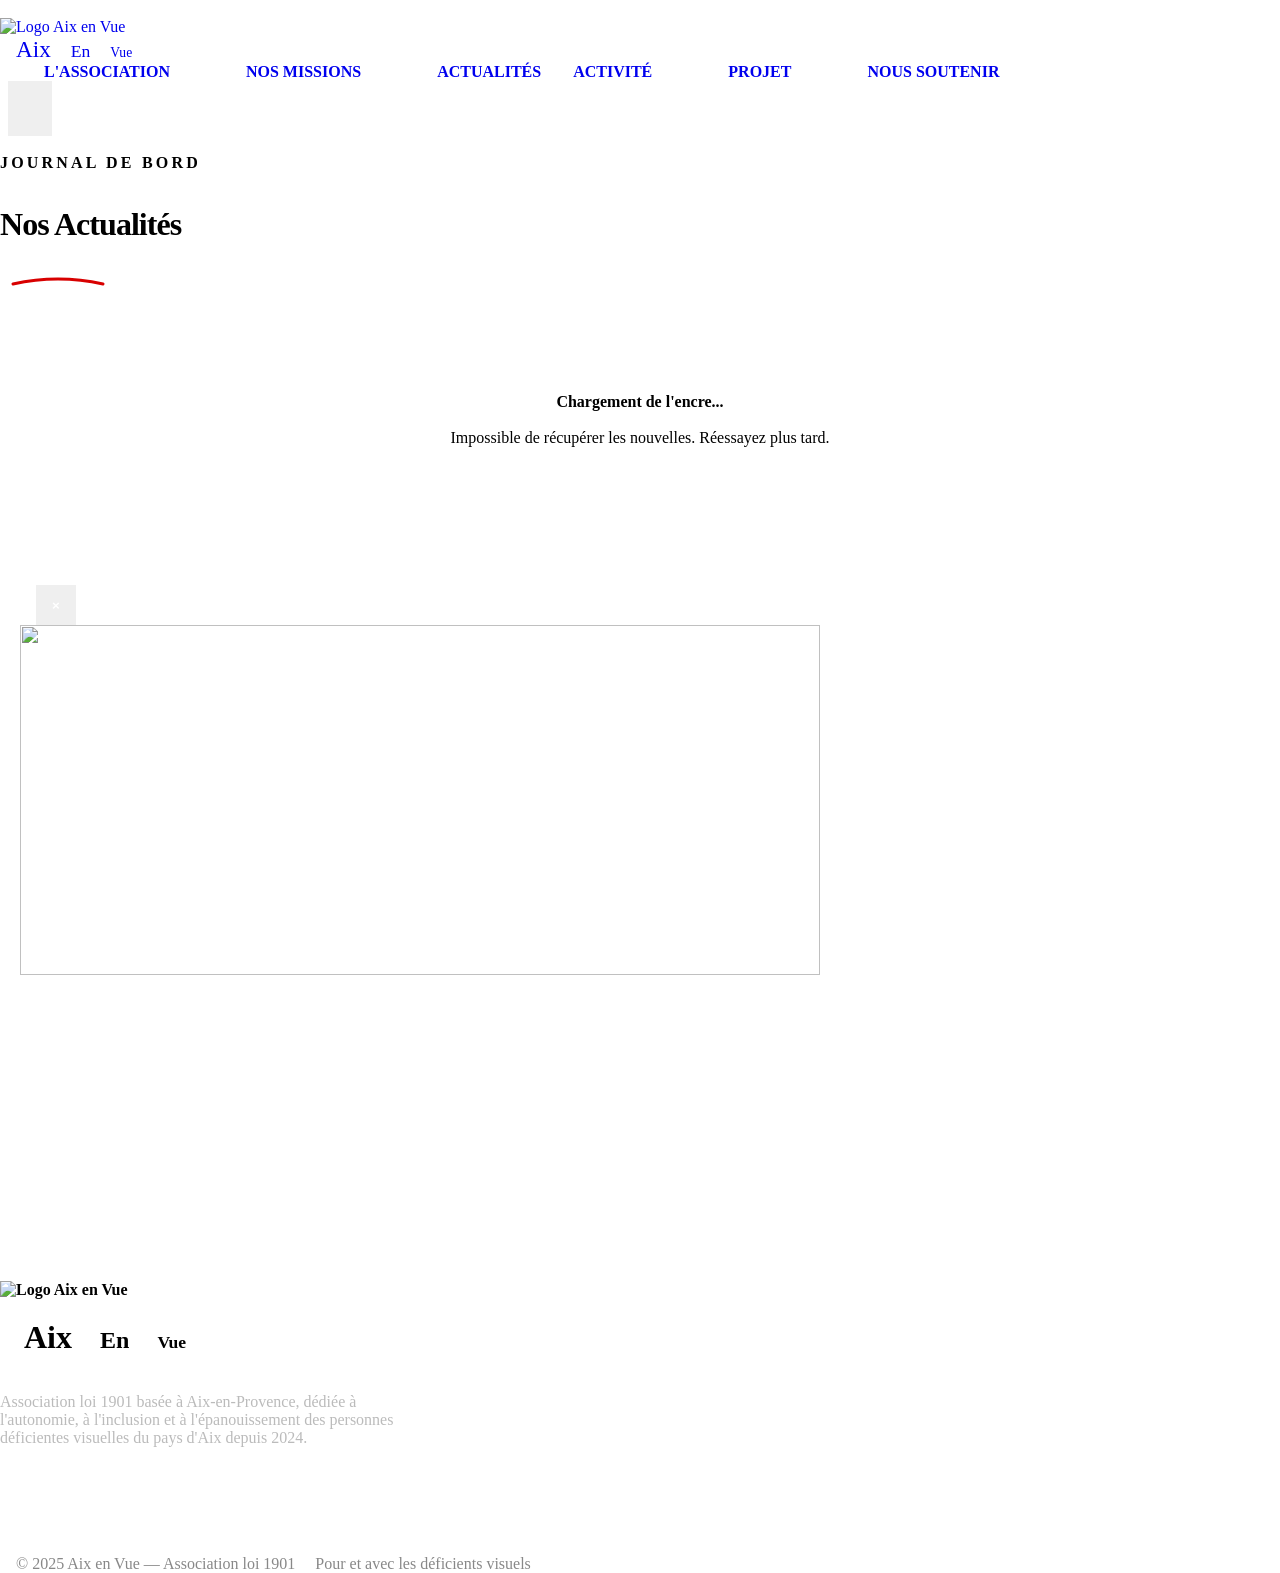
==== annonce.html @ 5138a9fc "Update annonce.html" ====
<!DOCTYPE html>
<html lang="fr">
<head>
<meta charset="UTF-8">
<meta name="viewport" content="width=device-width, initial-scale=1.0">
<title>Actualités — Aix en Vue</title>
<meta name="description" content="Les dernières nouvelles, sorties et événements de l'association Aix en Vue.">
<link rel="preconnect" href="https://fonts.googleapis.com">
<link href="https://fonts.googleapis.com/css2?family=Playfair+Display:ital,wght@0,400;0,700;0,900;1,400&family=Manrope:wght@300;400;500;600;700;800&display=swap" rel="stylesheet">
<style>
*, *::before, *::after { box-sizing: border-box; margin: 0; padding: 0; }
:root {
  --noir: #111111;
  --papier: #F4F2EB;
  --papier-fonce: #E8E4D9;
  --rouge: #D80000;
  --ocre: #C8860A;
  --ocre-clair: #F0C060;
  --gris: #222222;
  --creme: #FBF8F0;
  --clip-standard: polygon(0 0, 100% 0, 98% 100%, 2% 100%);
}

html { scroll-behavior: smooth; }
body {
  background: var(--papier);
  color: var(--noir);
  font-family: 'Manrope', sans-serif;
  overflow-x: hidden;
  line-height: 1.6;
}
body::after {
  content:''; position:fixed; inset:0; pointer-events:none; z-index:9997; opacity:.5;
  background-image:url("data:image/svg+xml,%3Csvg xmlns='http://www.w3.org/2000/svg' width='300' height='300'%3E%3Cfilter id='n'%3E%3CfeTurbulence type='fractalNoise' baseFrequency='.85' numOctaves='4' stitchTiles='stitch'/%3E%3CfeColorMatrix type='saturate' values='0'/%3E%3C/filter%3E%3Crect width='300' height='300' filter='url(%23n)' opacity='.06'/%3E%3C/svg%3E");
}

/* ===== NAV ===== */
nav {
  position:fixed; top:0; left:0; right:0;
  z-index:500;
  padding:1.2rem 3.5rem;
  display:flex; align-items:center; justify-content:space-between;
  background:rgba(244,242,235,.98);
  border-bottom: 1px solid rgba(0,0,0,0.1);
  transition:box-shadow .3s;
}
nav::after {
  content:''; position:absolute; bottom:0; left:0; right:0; height:3px;
  background:url("data:image/svg+xml,%3Csvg xmlns='http://www.w3.org/2000/svg' viewBox='0 0 1440 6' preserveAspectRatio='none'%3E%3Cpath d='M0 3Q180 0 360 3Q540 6 720 2Q900 0 1080 4Q1260 6 1440 3' stroke='%23D80000' stroke-width='2.5' fill='none'/%3E%3C/svg%3E") no-repeat center/cover;
}

/* LOGO : A, E, V en rouge majuscule, tailles dégressives */
.nav-logo {
  font-family:'Playfair Display',serif;
  font-weight:900;
  color:var(--noir); text-decoration:none;
  letter-spacing:-.02em;
  display:flex; align-items:baseline; gap:.3rem;
}
.nav-logo img {
  height: 32px; width: auto; display: block;
  align-self: center; margin-right: .4rem;
}
.logo-aix { font-size:1.45rem; }
.logo-aix .red-letter { color:var(--rouge); }
.logo-en { font-size:1.1rem; }
.logo-en .red-letter { color:var(--rouge); }
.logo-vue { font-size:0.85rem; }
.logo-vue .red-letter { color:var(--rouge); }

.nav-links { display:flex; gap:2rem; list-style:none; align-items:center; }
.nav-links a {
  color:var(--noir); text-decoration:none;
  font-size:.85rem; font-weight:800;
  letter-spacing:.05em; text-transform:uppercase;
  position:relative; padding-bottom:3px;
}
.nav-links a::after {
  content:''; position:absolute; bottom:0; left:0; width:0; height:3px;
  background:url("data:image/svg+xml,%3Csvg xmlns='http://www.w3.org/2000/svg' viewBox='0 0 100 6' preserveAspectRatio='none'%3E%3Cpath d='M0 3Q25 1 50 3Q75 5 100 2' stroke='%23D80000' stroke-width='3' fill='none' stroke-linecap='round'/%3E%3C/svg%3E") no-repeat center/100% 100%;
  transition:width .35s cubic-bezier(.4,0,.2,1);
}
.nav-links a:hover::after, .nav-links a.active::after { width:100%; }
.nav-cta {
  background:var(--rouge); color:white!important;
  padding:.65rem 1.5rem; font-weight:800!important;
  clip-path:polygon(0 0,100% 0,97% 100%,3% 100%);
  transition:background .2s, transform .2s;
}
.nav-cta:hover { background:var(--noir)!important; transform:translateY(-1px); }
.nav-cta::after { display:none!important; }
.hamburger {
  display:none; flex-direction:column; gap:6px;
  background:none; border:none; padding:.5rem; cursor:pointer;
}
.hamburger span { display:block; width:28px; height:3px; background:var(--noir); border-radius:2px; }

/* ===== PAGE HEADER ===== */
.page-header {
  padding: 8rem 2rem 4rem;
  text-align: center;
  background: var(--creme);
}
.header-eyebrow {
  font-size:.85rem; font-weight:800; letter-spacing:.2em; text-transform:uppercase;
  color:var(--ocre); margin-bottom:1rem; display:block;
}
.header-title {
  font-family:'Playfair Display',serif;
  font-size:clamp(2.5rem,6vw,4.5rem);
  line-height:1.1; font-weight:900; letter-spacing:-.03em;
  color:var(--noir); margin-bottom:1rem;
}

/* ===== GRID ACTUALITÉS & CARTES ===== */
.main-content {
  max-width: 1300px;
  margin: 0 auto;
  padding: 2rem 4rem 8rem;
}
#annonce-list {
  display: grid;
  grid-template-columns: repeat(3, 1fr);
  gap: 3rem;
}
.news-card {
  background: white;
  display: flex; flex-direction: column;
  position: relative;
  filter: drop-shadow(0 4px 6px rgba(0,0,0,0.05));
  transition: transform 0.3s ease, filter 0.3s ease;
  cursor: pointer;
  clip-path: var(--clip-standard);
  height: 100%;
  border: 1px solid rgba(0,0,0,0.05);
}
.news-card::after {
  content: ""; position: absolute; top: 0; left: 0;
  height: 4px; width: 0%;
  background-color: var(--rouge);
  transition: width 0.3s ease; z-index: 10;
}
.news-card:hover {
  transform: translateY(-8px);
  filter: drop-shadow(0 15px 20px rgba(0,0,0,0.1));
}
.news-card:hover::after { width: 100%; }
.card-img-wrapper {
  height: 240px; overflow: hidden; position: relative;
  clip-path: polygon(0 0, 100% 0, 100% 100%, 0% 95%);
}
.card-img-wrapper img {
  width: 100%; height: 100%; object-fit: cover;
  transition: transform 0.6s ease;
}
.news-card:hover .card-img-wrapper img { transform: scale(1.05); }
.card-body {
  padding: 2rem; display: flex; flex-direction: column; flex-grow: 1;
}
.card-meta {
  font-size: 0.75rem; font-weight: 800; color: var(--rouge);
  text-transform: uppercase; letter-spacing: 0.1em; margin-bottom: 0.75rem;
}
.card-title {
  font-family: 'Playfair Display', serif; font-weight: 700;
  font-size: 1.5rem; line-height: 1.2; color: var(--noir); margin: 0 0 1rem 0;
}
.card-excerpt {
  font-family: 'Manrope', sans-serif; font-size: 1rem; color: var(--gris);
  line-height: 1.7; margin-bottom: 1.5rem; font-weight: 500;
  display: -webkit-box; -webkit-line-clamp: 3; -webkit-box-orient: vertical; overflow: hidden;
}
.read-more {
  margin-top: auto; font-weight: 800; text-transform: uppercase;
  font-size: 0.85rem; color: var(--noir); display: flex; align-items: center; gap: 10px;
}
.read-more::after {
  content: "→"; color: var(--rouge); font-size: 1.2rem; transition: transform 0.2s;
}
.news-card:hover .read-more::after { transform: translateX(5px); }

/* Featured */
.news-card.featured {
  grid-column: 1 / -1;
  flex-direction: row;
  min-height: 450px;
  background-color: var(--papier-fonce);
  border: none;
}
.news-card.featured .card-img-wrapper {
  width: 55%; height: auto;
  clip-path: polygon(0 0, 100% 0, 95% 100%, 0% 100%);
}
.news-card.featured .card-body {
  width: 45%; justify-content: center; padding: 4rem;
}
.news-card.featured .card-title { font-size: 2.8rem; font-style: italic; }

/* ===== LOADER & MODAL ===== */
#loader { text-align: center; padding: 4rem; grid-column: 1/-1; }
.spinner {
  width: 40px; height: 40px;
  border: 4px solid var(--papier-fonce);
  border-top: 4px solid var(--rouge);
  border-radius: 50%;
  animation: spin 1s linear infinite;
  margin: 0 auto 1rem auto;
}
@keyframes spin { 0% { transform: rotate(0deg); } 100% { transform: rotate(360deg); } }

#modal-overlay {
  display: none;
  position: fixed; top: 0; left: 0; width: 100%; height: 100%;
  background-color: rgba(17, 17, 17, 0.95);
  backdrop-filter: blur(5px);
  z-index: 10000;
  justify-content: center; align-items: center; padding: 20px;
}
#modal-content {
  background: var(--papier); width: 100%; max-width: 800px; max-height: 90vh;
  overflow-y: auto; position: relative;
  clip-path: polygon(2% 0, 100% 0, 100% 98%, 98% 100%, 0 100%, 0 2%);
}
.modal-header-img { width: 100%; height: 350px; object-fit: cover; }
.modal-body { padding: 3rem 4rem; }
.modal-title {
  font-family: 'Playfair Display', serif; font-size: 2.5rem; font-weight: 900;
  color: var(--noir); margin-top: 0; margin-bottom: 0.5rem; line-height: 1.1;
}
.modal-meta {
  color: var(--ocre); font-weight: 700; text-transform: uppercase;
  margin-bottom: 2rem; border-bottom: 2px solid var(--papier-fonce); padding-bottom: 1rem;
}
.modal-text { font-size: 1.15rem; color: var(--gris); line-height: 1.8; }
.close-btn {
  position: absolute; top: 20px; right: 20px;
  background: var(--rouge); color: white; border: none; width: 40px; height: 40px;
  font-size: 1.5rem; font-weight: bold; cursor: pointer; z-index: 10;
  clip-path: polygon(20% 0, 100% 0, 100% 80%, 80% 100%, 0 100%, 0 20%);
}

/* ===== FOOTER ===== */
footer {
  background:#0D0D0D; color:var(--papier);
  padding:3rem 4rem 2rem; position:relative; overflow:hidden;
}
.footer-brand {
  font-family:'Playfair Display',serif;
  font-size:2rem; font-weight:900; margin-bottom:1.2rem;
  display:flex; align-items:center; gap:.6rem;
}
.footer-brand .red-letter { color:var(--rouge); }
.footer-brand img { height: 38px; width: auto; display: block; }
.footer-desc {
  font-size:.95rem; color:#BBBBBB;
  line-height:1.75; max-width:400px; margin-bottom:1rem;
}
.footer-bottom {
  max-width:100%; margin:2rem 0 0;
  display:flex; justify-content:space-between; align-items:center;
  border-top:1px solid rgba(255,255,255,.1); padding-top:1.5rem;
  font-size:.8rem; color:#888; flex-wrap:wrap; gap:1rem;
}

/* ===== RESPONSIVE ===== */
@media(max-width:1050px){
  #annonce-list { grid-template-columns: repeat(2, 1fr); }
}
@media(max-width:768px){
  nav { padding:1rem 1.5rem; }
  .nav-links { display:none; }
  .hamburger { display:flex; }
  .page-header { padding: 6rem 1.5rem 3rem; }
  .main-content { padding: 2rem 1.5rem 5rem; }
  #annonce-list { grid-template-columns: 1fr; }
  .news-card.featured { flex-direction: column; }
  .news-card.featured .card-img-wrapper {
    width: 100%; height: 250px;
    clip-path: polygon(0 0, 100% 0, 100% 95%, 0% 100%);
  }
  .news-card.featured .card-body { width: auto; padding: 2rem; }
  .news-card.featured .card-title { font-size: 2rem; }
  footer { padding:3rem 1.5rem 2rem; }
  .footer-bottom { flex-direction:column; text-align:center; }
  .modal-body { padding: 2rem; }
  .modal-title { font-size: 1.8rem; }
}
</style>
</head>
<body>

<nav role="navigation" aria-label="Navigation principale">
  <a href="index.html" class="nav-logo">
    <img src="https://res.cloudinary.com/dxt4ferj4/image/upload/v1771440843/oeil_logo_dhc8yj.png" alt="Logo Aix en Vue" aria-hidden="true">
    <span class="logo-aix"><span class="red-letter">A</span>ix</span>
    <span class="logo-en"><span class="red-letter">E</span>n</span>
    <span class="logo-vue"><span class="red-letter">V</span>ue</span>
  </a>
  <ul class="nav-links">
    <li><a href="index.html#manifeste">L'association</a></li>
    <li><a href="missions.html">Nos missions</a></li>
    <li><a href="#" class="active" aria-current="page">Actualités</a></li>
    <li><a href="index.html#activites">Activité</a></li>
    <li><a href="index.html#galerie">Projet</a></li>
    <li><a href="https://www.helloasso.com/associations/aix-en-vue/formulaires/2" target="_blank" rel="noopener">Nous soutenir</a></li>
    <li><a href="https://www.appsheet.com/start/cd603802-fda8-494d-8bb6-f647afb5f712" target="_blank" rel="noopener" class="nav-cta">Espace bénévole</a></li>
  </ul>
  <button class="hamburger" aria-label="Menu" aria-expanded="false">
    <span></span><span></span><span></span>
  </button>
</nav>

<header class="page-header">
  <span class="header-eyebrow">Journal de bord</span>
  <h1 class="header-title">Nos Actualités</h1>
  <svg width="100" height="20" viewBox="0 0 100 20" style="margin-top:10px;">
    <path d="M5,15 Q50,5 95,15" stroke="#D80000" stroke-width="3" fill="none" stroke-linecap="round"/>
  </svg>
</header>

<main class="main-content">
  <div id="loader">
    <div class="spinner"></div>
    <p style="font-weight: 700; color: var(--ocre);">Chargement de l'encre...</p>
    <div id="error-msg" style="color:var(--rouge); display:none;"></div>
  </div>
  <div id="annonce-list"></div>
</main>

<div id="modal-overlay" role="dialog" aria-modal="true" onclick="closeModal(event)">
  <div id="modal-content" onclick="event.stopPropagation()">
    <button class="close-btn" onclick="hardCloseModal()" aria-label="Fermer l'article">&times;</button>
    <img id="m-img" class="modal-header-img" src="" alt="">
    <div class="modal-body">
      <h2 id="m-title" class="modal-title"></h2>
      <div id="m-meta" class="modal-meta"></div>
      <div id="m-text" class="modal-text"></div>
    </div>
  </div>
</div>

<footer>
  <div style="max-width:1300px; margin:0 auto;">
    <div class="footer-brand">
      <img src="https://res.cloudinary.com/dxt4ferj4/image/upload/v1771440843/oeil_logo_dhc8yj.png" alt="Logo Aix en Vue" aria-hidden="true">
      <span class="logo-aix" style="font-size:2rem;"><span class="red-letter">A</span>ix</span>
      <span class="logo-en" style="font-size:1.5rem;"><span class="red-letter">E</span>n</span>
      <span class="logo-vue" style="font-size:1.1rem;"><span class="red-letter">V</span>ue</span>
    </div>
    <p class="footer-desc">Association loi 1901 basée à Aix-en-Provence, dédiée à l'autonomie, à l'inclusion et à l'épanouissement des personnes déficientes visuelles du pays d'Aix depuis 2024.</p>
  </div>
  <div class="footer-bottom">
    <span>© 2025 Aix en Vue — Association loi 1901</span>
    <span>Pour et avec les déficients visuels</span>
  </div>
</footer>

<script>
  // HAMBURGER — même logique robuste que les autres pages
  const hb = document.querySelector('.hamburger');
  const nl = document.querySelector('.nav-links');

  function closeMenu() {
    nl.removeAttribute('style');
    nl.classList.remove('mobile-open');
    hb.setAttribute('aria-expanded', 'false');
  }

  hb.addEventListener('click', () => {
    const isOpen = nl.classList.contains('mobile-open');
    if(isOpen) {
      closeMenu();
    } else {
      nl.classList.add('mobile-open');
      Object.assign(nl.style, {
        display: 'flex',
        position: 'fixed',
        top: '68px', left: '0', right: '0',
        flexDirection: 'column',
        background: 'var(--papier)',
        padding: '1.5rem 2rem',
        borderBottom: '2px solid var(--rouge)',
        zIndex: '400',
        gap: '1.2rem'
      });
      hb.setAttribute('aria-expanded', 'true');
    }
  });

  nl.querySelectorAll('a').forEach(a => {
    a.addEventListener('click', () => {
      if(window.innerWidth < 768) closeMenu();
    });
  });

  window.addEventListener('resize', () => {
    if(window.innerWidth >= 768) {
      nl.removeAttribute('style');
      nl.classList.remove('mobile-open');
    }
  });

  // Ombre Nav au scroll
  window.addEventListener('scroll', () => {
    document.querySelector('nav').style.boxShadow = window.scrollY > 40 ? '0 4px 30px rgba(0,0,0,.07)' : 'none';
  });

  // FETCH DONNÉES
  const API_URL = "https://script.google.com/macros/s/AKfycby-ZuAUgLPOBx9Gpd-NnBHqFAF8ujkJKQhmCPVqWTonTrcq-L2KlhCH_nde6MgfVBRw/exec";
  let allAnnonces = [];

  document.addEventListener('DOMContentLoaded', function() {
    fetchData();
    document.addEventListener('keydown', function(event) {
      if (event.key === "Escape") hardCloseModal();
    });
  });

  function fetchData() {
    fetch(API_URL)
      .then(response => {
        if (!response.ok) throw new Error(`Erreur HTTP: ${response.status}`);
        return response.json();
      })
      .then(data => {
        if (data.error) throw new Error(data.message);
        renderAnnonces(data);
      })
      .catch(error => { showError(error); });
  }

  function renderAnnonces(data) {
    allAnnonces = data;
    const listDiv = document.getElementById('annonce-list');
    document.getElementById('loader').style.display = 'none';

    if (!data || data.length === 0) {
      listDiv.innerHTML = '<p style="text-align:center; font-size:1.2rem; grid-column:1/-1;">Aucun article publié pour le moment.</p>';
      return;
    }

    let html = '';
    data.forEach((ann, index) => {
      let tempDiv = document.createElement("div");
      tempDiv.innerHTML = ann.contenu;
      let textOnly = tempDiv.textContent || tempDiv.innerText || "";
      let isFeatured = (index === 0);
      let limit = isFeatured ? 350 : 120;
      let extrait = textOnly.length > limit ? textOnly.substring(0, limit) + "..." : textOnly;
      let featuredClass = isFeatured ? 'featured' : '';

      html += `
        <article class="news-card ${featuredClass}" onclick="openModal(${index})" tabindex="0" onkeypress="handleEnter(event, ${index})">
          <div class="card-img-wrapper">
            <img src="${ann.photoUrl}" alt="${ann.titre}" loading="lazy">
          </div>
          <div class="card-body">
            <div class="card-meta">${ann.date} • <span style="color:var(--noir)">${ann.auteur}</span></div>
            <h2 class="card-title">${ann.titre}</h2>
            <div class="card-excerpt">${extrait}</div>
            <div class="read-more">Lire l'article</div>
          </div>
        </article>
      `;
    });
    listDiv.innerHTML = html;
  }

  function showError(e) {
    console.error("Erreur:", e);
    const errorDiv = document.getElementById('error-msg');
    const spinner = document.querySelector('.spinner');
    if(spinner) spinner.style.display = 'none';
    errorDiv.style.display = 'block';
    errorDiv.textContent = "Impossible de récupérer les nouvelles. Réessayez plus tard.";
  }

  function openModal(index) {
    const ann = allAnnonces[index];
    if(!ann) return;
    document.getElementById('m-img').src = ann.photoUrl;
    document.getElementById('m-img').alt = "Illustration : " + ann.titre;
    document.getElementById('m-title').textContent = ann.titre;
    document.getElementById('m-meta').innerHTML = `PAR ${ann.auteur} | LE ${ann.date}`;
    document.getElementById('m-text').innerHTML = ann.contenu;
    const overlay = document.getElementById('modal-overlay');
    overlay.style.display = 'flex';
    document.body.style.overflow = 'hidden';
    setTimeout(() => document.querySelector('.close-btn').focus(), 100);
  }

  function hardCloseModal() {
    document.getElementById('modal-overlay').style.display = 'none';
    document.body.style.overflow = 'auto';
  }

  function closeModal(event) {
    if (event.target.id === 'modal-overlay') hardCloseModal();
  }

  function handleEnter(e, index) {
    if(e.key === 'Enter') openModal(index);
  }
</script>
</body>
</html>
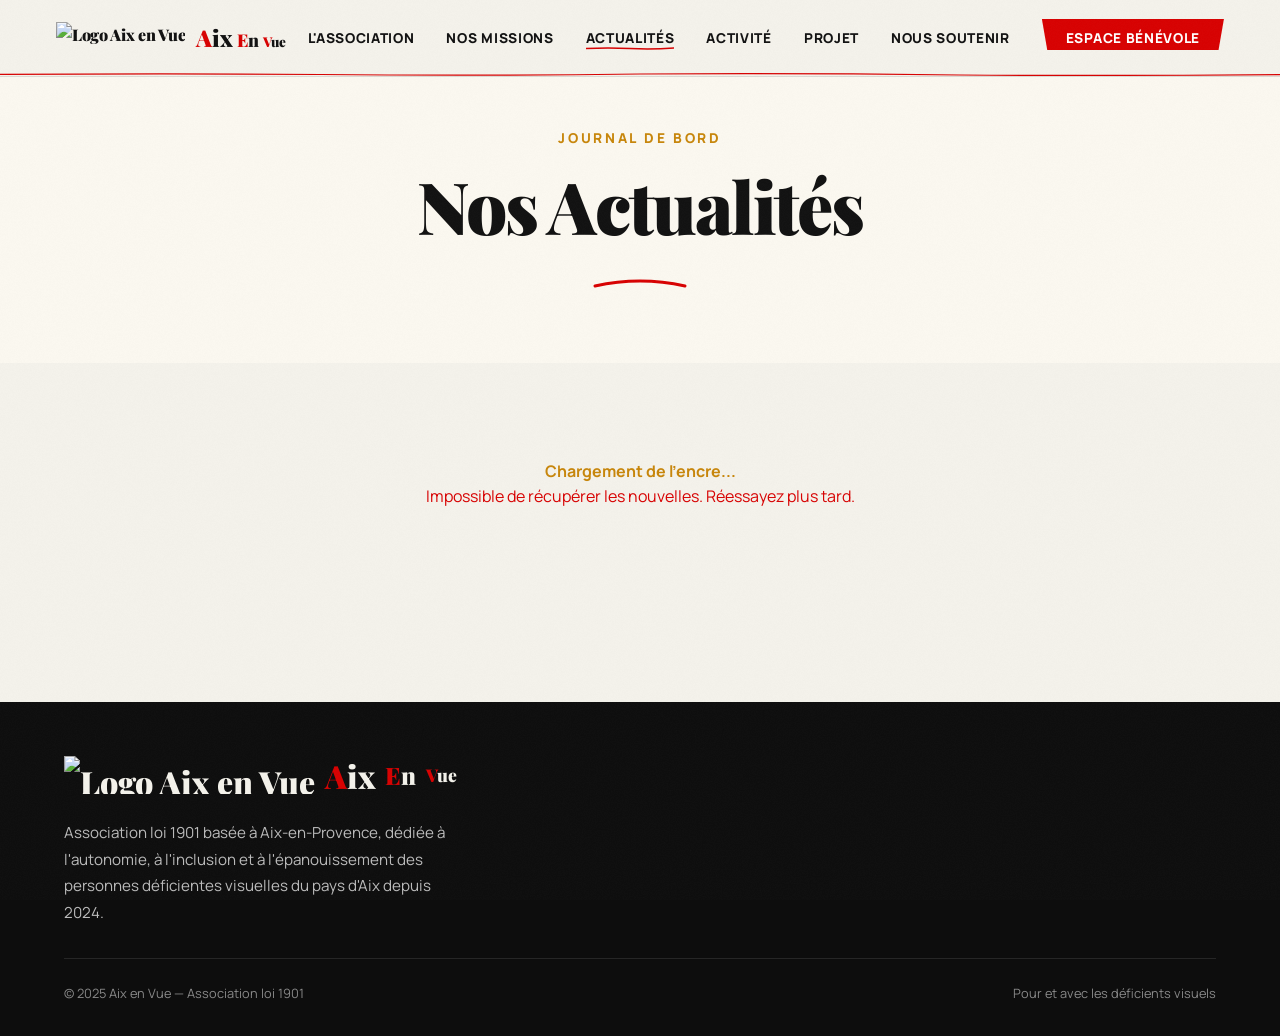
==== commit 699e1746: "Update annonce.html" ====
--- a/annonce.html
+++ b/annonce.html
@@ -10,56 +10,56 @@
 <style>
 *, *::before, *::after { box-sizing: border-box; margin: 0; padding: 0; }
 :root {
-  --noir: #111111;
-  --papier: #F4F2EB;
-  --papier-fonce: #E8E4D9;
-  --rouge: #D80000;
-  --ocre: #C8860A;
-  --ocre-clair: #F0C060;
-  --gris: #222222;
-  --creme: #FBF8F0;
-  --clip-standard: polygon(0 0, 100% 0, 98% 100%, 2% 100%);
+  --noir: #111111;
+  --papier: #F4F2EB;
+  --papier-fonce: #E8E4D9;
+  --rouge: #D80000;
+  --ocre: #C8860A;
+  --ocre-clair: #F0C060;
+  --gris: #222222;
+  --creme: #FBF8F0;
+  --clip-standard: polygon(0 0, 100% 0, 98% 100%, 2% 100%);
 }
 
 html { scroll-behavior: smooth; }
 body {
-  background: var(--papier);
-  color: var(--noir);
-  font-family: 'Manrope', sans-serif;
-  overflow-x: hidden;
-  line-height: 1.6;
+  background: var(--papier);
+  color: var(--noir);
+  font-family: 'Manrope', sans-serif;
+  overflow-x: hidden;
+  line-height: 1.6;
 }
 body::after {
-  content:''; position:fixed; inset:0; pointer-events:none; z-index:9997; opacity:.5;
-  background-image:url("data:image/svg+xml,%3Csvg xmlns='http://www.w3.org/2000/svg' width='300' height='300'%3E%3Cfilter id='n'%3E%3CfeTurbulence type='fractalNoise' baseFrequency='.85' numOctaves='4' stitchTiles='stitch'/%3E%3CfeColorMatrix type='saturate' values='0'/%3E%3C/filter%3E%3Crect width='300' height='300' filter='url(%23n)' opacity='.06'/%3E%3C/svg%3E");
+  content:''; position:fixed; inset:0; pointer-events:none; z-index:9997; opacity:.5;
+  background-image:url("data:image/svg+xml,%3Csvg xmlns='http://www.w3.org/2000/svg' width='300' height='300'%3E%3Cfilter id='n'%3E%3CfeTurbulence type='fractalNoise' baseFrequency='.85' numOctaves='4' stitchTiles='stitch'/%3E%3CfeColorMatrix type='saturate' values='0'/%3E%3C/filter%3E%3Crect width='300' height='300' filter='url(%23n)' opacity='.06'/%3E%3C/svg%3E");
 }
 
 /* ===== NAV ===== */
 nav {
-  position:fixed; top:0; left:0; right:0;
-  z-index:500;
-  padding:1.2rem 3.5rem;
-  display:flex; align-items:center; justify-content:space-between;
-  background:rgba(244,242,235,.98);
-  border-bottom: 1px solid rgba(0,0,0,0.1);
-  transition:box-shadow .3s;
+  position:fixed; top:0; left:0; right:0;
+  z-index:500;
+  padding:1.2rem 3.5rem;
+  display:flex; align-items:center; justify-content:space-between;
+  background:rgba(244,242,235,.98);
+  border-bottom: 1px solid rgba(0,0,0,0.1);
+  transition:box-shadow .3s;
 }
 nav::after {
-  content:''; position:absolute; bottom:0; left:0; right:0; height:3px;
-  background:url("data:image/svg+xml,%3Csvg xmlns='http://www.w3.org/2000/svg' viewBox='0 0 1440 6' preserveAspectRatio='none'%3E%3Cpath d='M0 3Q180 0 360 3Q540 6 720 2Q900 0 1080 4Q1260 6 1440 3' stroke='%23D80000' stroke-width='2.5' fill='none'/%3E%3C/svg%3E") no-repeat center/cover;
+  content:''; position:absolute; bottom:0; left:0; right:0; height:3px;
+  background:url("data:image/svg+xml,%3Csvg xmlns='http://www.w3.org/2000/svg' viewBox='0 0 1440 6' preserveAspectRatio='none'%3E%3Cpath d='M0 3Q180 0 360 3Q540 6 720 2Q900 0 1080 4Q1260 6 1440 3' stroke='%23D80000' stroke-width='2.5' fill='none'/%3E%3C/svg%3E") no-repeat center/cover;
 }
 
 /* LOGO : A, E, V en rouge majuscule, tailles dégressives */
 .nav-logo {
-  font-family:'Playfair Display',serif;
-  font-weight:900;
-  color:var(--noir); text-decoration:none;
-  letter-spacing:-.02em;
-  display:flex; align-items:baseline; gap:.3rem;
+  font-family:'Playfair Display',serif;
+  font-weight:900;
+  color:var(--noir); text-decoration:none;
+  letter-spacing:-.02em;
+  display:flex; align-items:baseline; gap:.3rem;
 }
 .nav-logo img {
-  height: 32px; width: auto; display: block;
-  align-self: center; margin-right: .4rem;
+  height: 32px; width: auto; display: block;
+  align-self: center; margin-right: .4rem;
 }
 .logo-aix { font-size:1.45rem; }
 .logo-aix .red-letter { color:var(--rouge); }
@@ -70,437 +70,437 @@
 
 .nav-links { display:flex; gap:2rem; list-style:none; align-items:center; }
 .nav-links a {
-  color:var(--noir); text-decoration:none;
-  font-size:.85rem; font-weight:800;
-  letter-spacing:.05em; text-transform:uppercase;
-  position:relative; padding-bottom:3px;
+  color:var(--noir); text-decoration:none;
+  font-size:.85rem; font-weight:800;
+  letter-spacing:.05em; text-transform:uppercase;
+  position:relative; padding-bottom:3px;
 }
 .nav-links a::after {
-  content:''; position:absolute; bottom:0; left:0; width:0; height:3px;
-  background:url("data:image/svg+xml,%3Csvg xmlns='http://www.w3.org/2000/svg' viewBox='0 0 100 6' preserveAspectRatio='none'%3E%3Cpath d='M0 3Q25 1 50 3Q75 5 100 2' stroke='%23D80000' stroke-width='3' fill='none' stroke-linecap='round'/%3E%3C/svg%3E") no-repeat center/100% 100%;
-  transition:width .35s cubic-bezier(.4,0,.2,1);
+  content:''; position:absolute; bottom:0; left:0; width:0; height:3px;
+  background:url("data:image/svg+xml,%3Csvg xmlns='http://www.w3.org/2000/svg' viewBox='0 0 100 6' preserveAspectRatio='none'%3E%3Cpath d='M0 3Q25 1 50 3Q75 5 100 2' stroke='%23D80000' stroke-width='3' fill='none' stroke-linecap='round'/%3E%3C/svg%3E") no-repeat center/100% 100%;
+  transition:width .35s cubic-bezier(.4,0,.2,1);
 }
 .nav-links a:hover::after, .nav-links a.active::after { width:100%; }
 .nav-cta {
-  background:var(--rouge); color:white!important;
-  padding:.65rem 1.5rem; font-weight:800!important;
-  clip-path:polygon(0 0,100% 0,97% 100%,3% 100%);
-  transition:background .2s, transform .2s;
+  background:var(--rouge); color:white!important;
+  padding:.65rem 1.5rem; font-weight:800!important;
+  clip-path:polygon(0 0,100% 0,97% 100%,3% 100%);
+  transition:background .2s, transform .2s;
 }
 .nav-cta:hover { background:var(--noir)!important; transform:translateY(-1px); }
 .nav-cta::after { display:none!important; }
 .hamburger {
-  display:none; flex-direction:column; gap:6px;
-  background:none; border:none; padding:.5rem; cursor:pointer;
+  display:none; flex-direction:column; gap:6px;
+  background:none; border:none; padding:.5rem; cursor:pointer;
 }
 .hamburger span { display:block; width:28px; height:3px; background:var(--noir); border-radius:2px; }
 
 /* ===== PAGE HEADER ===== */
 .page-header {
-  padding: 8rem 2rem 4rem;
-  text-align: center;
-  background: var(--creme);
+  padding: 8rem 2rem 4rem;
+  text-align: center;
+  background: var(--creme);
 }
 .header-eyebrow {
-  font-size:.85rem; font-weight:800; letter-spacing:.2em; text-transform:uppercase;
-  color:var(--ocre); margin-bottom:1rem; display:block;
+  font-size:.85rem; font-weight:800; letter-spacing:.2em; text-transform:uppercase;
+  color:var(--ocre); margin-bottom:1rem; display:block;
 }
 .header-title {
-  font-family:'Playfair Display',serif;
-  font-size:clamp(2.5rem,6vw,4.5rem);
-  line-height:1.1; font-weight:900; letter-spacing:-.03em;
-  color:var(--noir); margin-bottom:1rem;
+  font-family:'Playfair Display',serif;
+  font-size:clamp(2.5rem,6vw,4.5rem);
+  line-height:1.1; font-weight:900; letter-spacing:-.03em;
+  color:var(--noir); margin-bottom:1rem;
 }
 
 /* ===== GRID ACTUALITÉS & CARTES ===== */
 .main-content {
-  max-width: 1300px;
-  margin: 0 auto;
-  padding: 2rem 4rem 8rem;
+  max-width: 1300px;
+  margin: 0 auto;
+  padding: 2rem 4rem 8rem;
 }
 #annonce-list {
-  display: grid;
-  grid-template-columns: repeat(3, 1fr);
-  gap: 3rem;
+  display: grid;
+  grid-template-columns: repeat(3, 1fr);
+  gap: 3rem;
 }
 .news-card {
-  background: white;
-  display: flex; flex-direction: column;
-  position: relative;
-  filter: drop-shadow(0 4px 6px rgba(0,0,0,0.05));
-  transition: transform 0.3s ease, filter 0.3s ease;
-  cursor: pointer;
-  clip-path: var(--clip-standard);
-  height: 100%;
-  border: 1px solid rgba(0,0,0,0.05);
+  background: white;
+  display: flex; flex-direction: column;
+  position: relative;
+  filter: drop-shadow(0 4px 6px rgba(0,0,0,0.05));
+  transition: transform 0.3s ease, filter 0.3s ease;
+  cursor: pointer;
+  clip-path: var(--clip-standard);
+  height: 100%;
+  border: 1px solid rgba(0,0,0,0.05);
 }
 .news-card::after {
-  content: ""; position: absolute; top: 0; left: 0;
-  height: 4px; width: 0%;
-  background-color: var(--rouge);
-  transition: width 0.3s ease; z-index: 10;
+  content: ""; position: absolute; top: 0; left: 0;
+  height: 4px; width: 0%;
+  background-color: var(--rouge);
+  transition: width 0.3s ease; z-index: 10;
 }
 .news-card:hover {
-  transform: translateY(-8px);
-  filter: drop-shadow(0 15px 20px rgba(0,0,0,0.1));
+  transform: translateY(-8px);
+  filter: drop-shadow(0 15px 20px rgba(0,0,0,0.1));
 }
 .news-card:hover::after { width: 100%; }
 .card-img-wrapper {
-  height: 240px; overflow: hidden; position: relative;
-  clip-path: polygon(0 0, 100% 0, 100% 100%, 0% 95%);
+  height: 240px; overflow: hidden; position: relative;
+  clip-path: polygon(0 0, 100% 0, 100% 100%, 0% 95%);
 }
 .card-img-wrapper img {
-  width: 100%; height: 100%; object-fit: cover;
-  transition: transform 0.6s ease;
+  width: 100%; height: 100%; object-fit: cover;
+  transition: transform 0.6s ease;
 }
 .news-card:hover .card-img-wrapper img { transform: scale(1.05); }
 .card-body {
-  padding: 2rem; display: flex; flex-direction: column; flex-grow: 1;
+  padding: 2rem; display: flex; flex-direction: column; flex-grow: 1;
 }
 .card-meta {
-  font-size: 0.75rem; font-weight: 800; color: var(--rouge);
-  text-transform: uppercase; letter-spacing: 0.1em; margin-bottom: 0.75rem;
+  font-size: 0.75rem; font-weight: 800; color: var(--rouge);
+  text-transform: uppercase; letter-spacing: 0.1em; margin-bottom: 0.75rem;
 }
 .card-title {
-  font-family: 'Playfair Display', serif; font-weight: 700;
-  font-size: 1.5rem; line-height: 1.2; color: var(--noir); margin: 0 0 1rem 0;
+  font-family: 'Playfair Display', serif; font-weight: 700;
+  font-size: 1.5rem; line-height: 1.2; color: var(--noir); margin: 0 0 1rem 0;
 }
 .card-excerpt {
-  font-family: 'Manrope', sans-serif; font-size: 1rem; color: var(--gris);
-  line-height: 1.7; margin-bottom: 1.5rem; font-weight: 500;
-  display: -webkit-box; -webkit-line-clamp: 3; -webkit-box-orient: vertical; overflow: hidden;
+  font-family: 'Manrope', sans-serif; font-size: 1rem; color: var(--gris);
+  line-height: 1.7; margin-bottom: 1.5rem; font-weight: 500;
+  display: -webkit-box; -webkit-line-clamp: 3; -webkit-box-orient: vertical; overflow: hidden;
 }
 .read-more {
-  margin-top: auto; font-weight: 800; text-transform: uppercase;
-  font-size: 0.85rem; color: var(--noir); display: flex; align-items: center; gap: 10px;
+  margin-top: auto; font-weight: 800; text-transform: uppercase;
+  font-size: 0.85rem; color: var(--noir); display: flex; align-items: center; gap: 10px;
 }
 .read-more::after {
-  content: "→"; color: var(--rouge); font-size: 1.2rem; transition: transform 0.2s;
+  content: "→"; color: var(--rouge); font-size: 1.2rem; transition: transform 0.2s;
 }
 .news-card:hover .read-more::after { transform: translateX(5px); }
 
 /* Featured */
 .news-card.featured {
-  grid-column: 1 / -1;
-  flex-direction: row;
-  min-height: 450px;
-  background-color: var(--papier-fonce);
-  border: none;
+  grid-column: 1 / -1;
+  flex-direction: row;
+  min-height: 450px;
+  background-color: var(--papier-fonce);
+  border: none;
 }
 .news-card.featured .card-img-wrapper {
-  width: 55%; height: auto;
-  clip-path: polygon(0 0, 100% 0, 95% 100%, 0% 100%);
+  width: 55%; height: auto;
+  clip-path: polygon(0 0, 100% 0, 95% 100%, 0% 100%);
 }
 .news-card.featured .card-body {
-  width: 45%; justify-content: center; padding: 4rem;
+  width: 45%; justify-content: center; padding: 4rem;
 }
 .news-card.featured .card-title { font-size: 2.8rem; font-style: italic; }
 
 /* ===== LOADER & MODAL ===== */
 #loader { text-align: center; padding: 4rem; grid-column: 1/-1; }
 .spinner {
-  width: 40px; height: 40px;
-  border: 4px solid var(--papier-fonce);
-  border-top: 4px solid var(--rouge);
-  border-radius: 50%;
-  animation: spin 1s linear infinite;
-  margin: 0 auto 1rem auto;
+  width: 40px; height: 40px;
+  border: 4px solid var(--papier-fonce);
+  border-top: 4px solid var(--rouge);
+  border-radius: 50%;
+  animation: spin 1s linear infinite;
+  margin: 0 auto 1rem auto;
 }
 @keyframes spin { 0% { transform: rotate(0deg); } 100% { transform: rotate(360deg); } }
 
 #modal-overlay {
-  display: none;
-  position: fixed; top: 0; left: 0; width: 100%; height: 100%;
-  background-color: rgba(17, 17, 17, 0.95);
-  backdrop-filter: blur(5px);
-  z-index: 10000;
-  justify-content: center; align-items: center; padding: 20px;
+  display: none;
+  position: fixed; top: 0; left: 0; width: 100%; height: 100%;
+  background-color: rgba(17, 17, 17, 0.95);
+  backdrop-filter: blur(5px);
+  z-index: 10000;
+  justify-content: center; align-items: center; padding: 20px;
 }
 #modal-content {
-  background: var(--papier); width: 100%; max-width: 800px; max-height: 90vh;
-  overflow-y: auto; position: relative;
-  clip-path: polygon(2% 0, 100% 0, 100% 98%, 98% 100%, 0 100%, 0 2%);
+  background: var(--papier); width: 100%; max-width: 800px; max-height: 90vh;
+  overflow-y: auto; position: relative;
+  clip-path: polygon(2% 0, 100% 0, 100% 98%, 98% 100%, 0 100%, 0 2%);
 }
 .modal-header-img { width: 100%; height: 350px; object-fit: cover; }
 .modal-body { padding: 3rem 4rem; }
 .modal-title {
-  font-family: 'Playfair Display', serif; font-size: 2.5rem; font-weight: 900;
-  color: var(--noir); margin-top: 0; margin-bottom: 0.5rem; line-height: 1.1;
+  font-family: 'Playfair Display', serif; font-size: 2.5rem; font-weight: 900;
+  color: var(--noir); margin-top: 0; margin-bottom: 0.5rem; line-height: 1.1;
 }
 .modal-meta {
-  color: var(--ocre); font-weight: 700; text-transform: uppercase;
-  margin-bottom: 2rem; border-bottom: 2px solid var(--papier-fonce); padding-bottom: 1rem;
+  color: var(--ocre); font-weight: 700; text-transform: uppercase;
+  margin-bottom: 2rem; border-bottom: 2px solid var(--papier-fonce); padding-bottom: 1rem;
 }
 .modal-text { font-size: 1.15rem; color: var(--gris); line-height: 1.8; }
 .close-btn {
-  position: absolute; top: 20px; right: 20px;
-  background: var(--rouge); color: white; border: none; width: 40px; height: 40px;
-  font-size: 1.5rem; font-weight: bold; cursor: pointer; z-index: 10;
-  clip-path: polygon(20% 0, 100% 0, 100% 80%, 80% 100%, 0 100%, 0 20%);
+  position: absolute; top: 20px; right: 20px;
+  background: var(--rouge); color: white; border: none; width: 40px; height: 40px;
+  font-size: 1.5rem; font-weight: bold; cursor: pointer; z-index: 10;
+  clip-path: polygon(20% 0, 100% 0, 100% 80%, 80% 100%, 0 100%, 0 20%);
 }
 
 /* ===== FOOTER ===== */
 footer {
-  background:#0D0D0D; color:var(--papier);
-  padding:3rem 4rem 2rem; position:relative; overflow:hidden;
+  background:#0D0D0D; color:var(--papier);
+  padding:3rem 4rem 2rem; position:relative; overflow:hidden;
 }
 .footer-brand {
-  font-family:'Playfair Display',serif;
-  font-size:2rem; font-weight:900; margin-bottom:1.2rem;
-  display:flex; align-items:center; gap:.6rem;
+  font-family:'Playfair Display',serif;
+  font-size:2rem; font-weight:900; margin-bottom:1.2rem;
+  display:flex; align-items:center; gap:.6rem;
 }
 .footer-brand .red-letter { color:var(--rouge); }
 .footer-brand img { height: 38px; width: auto; display: block; }
 .footer-desc {
-  font-size:.95rem; color:#BBBBBB;
-  line-height:1.75; max-width:400px; margin-bottom:1rem;
+  font-size:.95rem; color:#BBBBBB;
+  line-height:1.75; max-width:400px; margin-bottom:1rem;
 }
 .footer-bottom {
-  max-width:100%; margin:2rem 0 0;
-  display:flex; justify-content:space-between; align-items:center;
-  border-top:1px solid rgba(255,255,255,.1); padding-top:1.5rem;
-  font-size:.8rem; color:#888; flex-wrap:wrap; gap:1rem;
+  max-width:100%; margin:2rem 0 0;
+  display:flex; justify-content:space-between; align-items:center;
+  border-top:1px solid rgba(255,255,255,.1); padding-top:1.5rem;
+  font-size:.8rem; color:#888; flex-wrap:wrap; gap:1rem;
 }
 
 /* ===== RESPONSIVE ===== */
 @media(max-width:1050px){
-  #annonce-list { grid-template-columns: repeat(2, 1fr); }
+  #annonce-list { grid-template-columns: repeat(2, 1fr); }
 }
 @media(max-width:768px){
-  nav { padding:1rem 1.5rem; }
-  .nav-links { display:none; }
-  .hamburger { display:flex; }
-  .page-header { padding: 6rem 1.5rem 3rem; }
-  .main-content { padding: 2rem 1.5rem 5rem; }
-  #annonce-list { grid-template-columns: 1fr; }
-  .news-card.featured { flex-direction: column; }
-  .news-card.featured .card-img-wrapper {
-    width: 100%; height: 250px;
-    clip-path: polygon(0 0, 100% 0, 100% 95%, 0% 100%);
-  }
-  .news-card.featured .card-body { width: auto; padding: 2rem; }
-  .news-card.featured .card-title { font-size: 2rem; }
-  footer { padding:3rem 1.5rem 2rem; }
-  .footer-bottom { flex-direction:column; text-align:center; }
-  .modal-body { padding: 2rem; }
-  .modal-title { font-size: 1.8rem; }
+  nav { padding:1rem 1.5rem; }
+  .nav-links { display:none; }
+  .hamburger { display:flex; }
+  .page-header { padding: 6rem 1.5rem 3rem; }
+  .main-content { padding: 2rem 1.5rem 5rem; }
+  #annonce-list { grid-template-columns: 1fr; }
+  .news-card.featured { flex-direction: column; }
+  .news-card.featured .card-img-wrapper {
+    width: 100%; height: 250px;
+    clip-path: polygon(0 0, 100% 0, 100% 95%, 0% 100%);
+  }
+  .news-card.featured .card-body { width: auto; padding: 2rem; }
+  .news-card.featured .card-title { font-size: 2rem; }
+  footer { padding:3rem 1.5rem 2rem; }
+  .footer-bottom { flex-direction:column; text-align:center; }
+  .modal-body { padding: 2rem; }
+  .modal-title { font-size: 1.8rem; }
 }
 </style>
 </head>
 <body>
 
 <nav role="navigation" aria-label="Navigation principale">
-  <a href="index.html" class="nav-logo">
-    <img src="https://res.cloudinary.com/dxt4ferj4/image/upload/v1771440843/oeil_logo_dhc8yj.png" alt="Logo Aix en Vue" aria-hidden="true">
-    <span class="logo-aix"><span class="red-letter">A</span>ix</span>
-    <span class="logo-en"><span class="red-letter">E</span>n</span>
-    <span class="logo-vue"><span class="red-letter">V</span>ue</span>
-  </a>
-  <ul class="nav-links">
-    <li><a href="index.html#manifeste">L'association</a></li>
-    <li><a href="missions.html">Nos missions</a></li>
-    <li><a href="#" class="active" aria-current="page">Actualités</a></li>
+  <a href="index.html" class="nav-logo">
+    <img src="https://res.cloudinary.com/dxt4ferj4/image/upload/v1771440843/oeil_logo_dhc8yj.png" alt="Logo Aix en Vue" aria-hidden="true">
+    <span class="logo-aix"><span class="red-letter">A</span>ix</span>
+    <span class="logo-en"><span class="red-letter">E</span>n</span>
+    <span class="logo-vue"><span class="red-letter">V</span>ue</span>
+  </a>
+  <ul class="nav-links">
+    <li><a href="index.html#manifeste">L'association</a></li>
+    <li><a href="missions.html">Nos missions</a></li>
+    <li><a href="#" class="active" aria-current="page">Actualités</a></li>
     <li><a href="index.html#activites">Activité</a></li>
-    <li><a href="index.html#galerie">Projet</a></li>
-    <li><a href="https://www.helloasso.com/associations/aix-en-vue/formulaires/2" target="_blank" rel="noopener">Nous soutenir</a></li>
-    <li><a href="https://www.appsheet.com/start/cd603802-fda8-494d-8bb6-f647afb5f712" target="_blank" rel="noopener" class="nav-cta">Espace bénévole</a></li>
-  </ul>
-  <button class="hamburger" aria-label="Menu" aria-expanded="false">
-    <span></span><span></span><span></span>
-  </button>
+    <li><a href="index.html#galerie">Projet</a></li>
+    <li><a href="https://www.helloasso.com/associations/aix-en-vue/formulaires/2" target="_blank" rel="noopener">Nous soutenir</a></li>
+    <li><a href="https://www.appsheet.com/start/cd603802-fda8-494d-8bb6-f647afb5f712" target="_blank" rel="noopener" class="nav-cta">Espace bénévole</a></li>
+  </ul>
+  <button class="hamburger" aria-label="Menu" aria-expanded="false">
+    <span></span><span></span><span></span>
+  </button>
 </nav>
 
 <header class="page-header">
-  <span class="header-eyebrow">Journal de bord</span>
-  <h1 class="header-title">Nos Actualités</h1>
-  <svg width="100" height="20" viewBox="0 0 100 20" style="margin-top:10px;">
-    <path d="M5,15 Q50,5 95,15" stroke="#D80000" stroke-width="3" fill="none" stroke-linecap="round"/>
-  </svg>
+  <span class="header-eyebrow">Journal de bord</span>
+  <h1 class="header-title">Nos Actualités</h1>
+  <svg width="100" height="20" viewBox="0 0 100 20" style="margin-top:10px;">
+    <path d="M5,15 Q50,5 95,15" stroke="#D80000" stroke-width="3" fill="none" stroke-linecap="round"/>
+  </svg>
 </header>
 
 <main class="main-content">
-  <div id="loader">
-    <div class="spinner"></div>
-    <p style="font-weight: 700; color: var(--ocre);">Chargement de l'encre...</p>
-    <div id="error-msg" style="color:var(--rouge); display:none;"></div>
-  </div>
-  <div id="annonce-list"></div>
+  <div id="loader">
+    <div class="spinner"></div>
+    <p style="font-weight: 700; color: var(--ocre);">Chargement de l'encre...</p>
+    <div id="error-msg" style="color:var(--rouge); display:none;"></div>
+  </div>
+  <div id="annonce-list"></div>
 </main>
 
 <div id="modal-overlay" role="dialog" aria-modal="true" onclick="closeModal(event)">
-  <div id="modal-content" onclick="event.stopPropagation()">
-    <button class="close-btn" onclick="hardCloseModal()" aria-label="Fermer l'article">&times;</button>
-    <img id="m-img" class="modal-header-img" src="" alt="">
-    <div class="modal-body">
-      <h2 id="m-title" class="modal-title"></h2>
-      <div id="m-meta" class="modal-meta"></div>
-      <div id="m-text" class="modal-text"></div>
-    </div>
-  </div>
+  <div id="modal-content" onclick="event.stopPropagation()">
+    <button class="close-btn" onclick="hardCloseModal()" aria-label="Fermer l'article">&times;</button>
+    <img id="m-img" class="modal-header-img" src="" alt="">
+    <div class="modal-body">
+      <h2 id="m-title" class="modal-title"></h2>
+      <div id="m-meta" class="modal-meta"></div>
+      <div id="m-text" class="modal-text"></div>
+    </div>
+  </div>
 </div>
 
 <footer>
-  <div style="max-width:1300px; margin:0 auto;">
-    <div class="footer-brand">
-      <img src="https://res.cloudinary.com/dxt4ferj4/image/upload/v1771440843/oeil_logo_dhc8yj.png" alt="Logo Aix en Vue" aria-hidden="true">
-      <span class="logo-aix" style="font-size:2rem;"><span class="red-letter">A</span>ix</span>
-      <span class="logo-en" style="font-size:1.5rem;"><span class="red-letter">E</span>n</span>
-      <span class="logo-vue" style="font-size:1.1rem;"><span class="red-letter">V</span>ue</span>
-    </div>
-    <p class="footer-desc">Association loi 1901 basée à Aix-en-Provence, dédiée à l'autonomie, à l'inclusion et à l'épanouissement des personnes déficientes visuelles du pays d'Aix depuis 2024.</p>
-  </div>
-  <div class="footer-bottom">
-    <span>© 2025 Aix en Vue — Association loi 1901</span>
-    <span>Pour et avec les déficients visuels</span>
-  </div>
+  <div style="max-width:1300px; margin:0 auto;">
+    <div class="footer-brand">
+      <img src="https://res.cloudinary.com/dxt4ferj4/image/upload/v1771440843/oeil_logo_dhc8yj.png" alt="Logo Aix en Vue" aria-hidden="true">
+      <span class="logo-aix" style="font-size:2rem;"><span class="red-letter">A</span>ix</span>
+      <span class="logo-en" style="font-size:1.5rem;"><span class="red-letter">E</span>n</span>
+      <span class="logo-vue" style="font-size:1.1rem;"><span class="red-letter">V</span>ue</span>
+    </div>
+    <p class="footer-desc">Association loi 1901 basée à Aix-en-Provence, dédiée à l'autonomie, à l'inclusion et à l'épanouissement des personnes déficientes visuelles du pays d'Aix depuis 2024.</p>
+  </div>
+  <div class="footer-bottom">
+    <span>© 2025 Aix en Vue — Association loi 1901</span>
+    <span>Pour et avec les déficients visuels</span>
+  </div>
 </footer>
 
 <script>
-  // HAMBURGER — même logique robuste que les autres pages
-  const hb = document.querySelector('.hamburger');
-  const nl = document.querySelector('.nav-links');
-
-  function closeMenu() {
-    nl.removeAttribute('style');
-    nl.classList.remove('mobile-open');
-    hb.setAttribute('aria-expanded', 'false');
-  }
-
-  hb.addEventListener('click', () => {
-    const isOpen = nl.classList.contains('mobile-open');
-    if(isOpen) {
-      closeMenu();
-    } else {
-      nl.classList.add('mobile-open');
-      Object.assign(nl.style, {
-        display: 'flex',
-        position: 'fixed',
-        top: '68px', left: '0', right: '0',
-        flexDirection: 'column',
-        background: 'var(--papier)',
-        padding: '1.5rem 2rem',
-        borderBottom: '2px solid var(--rouge)',
-        zIndex: '400',
-        gap: '1.2rem'
-      });
-      hb.setAttribute('aria-expanded', 'true');
-    }
-  });
-
-  nl.querySelectorAll('a').forEach(a => {
-    a.addEventListener('click', () => {
-      if(window.innerWidth < 768) closeMenu();
-    });
-  });
-
-  window.addEventListener('resize', () => {
-    if(window.innerWidth >= 768) {
-      nl.removeAttribute('style');
-      nl.classList.remove('mobile-open');
-    }
-  });
-
-  // Ombre Nav au scroll
-  window.addEventListener('scroll', () => {
-    document.querySelector('nav').style.boxShadow = window.scrollY > 40 ? '0 4px 30px rgba(0,0,0,.07)' : 'none';
-  });
-
-  // FETCH DONNÉES
-  const API_URL = "https://script.google.com/macros/s/AKfycby-ZuAUgLPOBx9Gpd-NnBHqFAF8ujkJKQhmCPVqWTonTrcq-L2KlhCH_nde6MgfVBRw/exec";
-  let allAnnonces = [];
-
-  document.addEventListener('DOMContentLoaded', function() {
-    fetchData();
-    document.addEventListener('keydown', function(event) {
-      if (event.key === "Escape") hardCloseModal();
-    });
-  });
-
-  function fetchData() {
-    fetch(API_URL)
-      .then(response => {
-        if (!response.ok) throw new Error(`Erreur HTTP: ${response.status}`);
-        return response.json();
-      })
-      .then(data => {
-        if (data.error) throw new Error(data.message);
-        renderAnnonces(data);
-      })
-      .catch(error => { showError(error); });
-  }
-
-  function renderAnnonces(data) {
-    allAnnonces = data;
-    const listDiv = document.getElementById('annonce-list');
-    document.getElementById('loader').style.display = 'none';
-
-    if (!data || data.length === 0) {
-      listDiv.innerHTML = '<p style="text-align:center; font-size:1.2rem; grid-column:1/-1;">Aucun article publié pour le moment.</p>';
-      return;
-    }
-
-    let html = '';
-    data.forEach((ann, index) => {
-      let tempDiv = document.createElement("div");
-      tempDiv.innerHTML = ann.contenu;
-      let textOnly = tempDiv.textContent || tempDiv.innerText || "";
-      let isFeatured = (index === 0);
-      let limit = isFeatured ? 350 : 120;
-      let extrait = textOnly.length > limit ? textOnly.substring(0, limit) + "..." : textOnly;
-      let featuredClass = isFeatured ? 'featured' : '';
-
-      html += `
-        <article class="news-card ${featuredClass}" onclick="openModal(${index})" tabindex="0" onkeypress="handleEnter(event, ${index})">
-          <div class="card-img-wrapper">
-            <img src="${ann.photoUrl}" alt="${ann.titre}" loading="lazy">
-          </div>
-          <div class="card-body">
-            <div class="card-meta">${ann.date} • <span style="color:var(--noir)">${ann.auteur}</span></div>
-            <h2 class="card-title">${ann.titre}</h2>
-            <div class="card-excerpt">${extrait}</div>
-            <div class="read-more">Lire l'article</div>
-          </div>
-        </article>
-      `;
-    });
-    listDiv.innerHTML = html;
-  }
-
-  function showError(e) {
-    console.error("Erreur:", e);
-    const errorDiv = document.getElementById('error-msg');
-    const spinner = document.querySelector('.spinner');
-    if(spinner) spinner.style.display = 'none';
-    errorDiv.style.display = 'block';
-    errorDiv.textContent = "Impossible de récupérer les nouvelles. Réessayez plus tard.";
-  }
-
-  function openModal(index) {
-    const ann = allAnnonces[index];
-    if(!ann) return;
-    document.getElementById('m-img').src = ann.photoUrl;
-    document.getElementById('m-img').alt = "Illustration : " + ann.titre;
-    document.getElementById('m-title').textContent = ann.titre;
-    document.getElementById('m-meta').innerHTML = `PAR ${ann.auteur} | LE ${ann.date}`;
-    document.getElementById('m-text').innerHTML = ann.contenu;
-    const overlay = document.getElementById('modal-overlay');
-    overlay.style.display = 'flex';
-    document.body.style.overflow = 'hidden';
-    setTimeout(() => document.querySelector('.close-btn').focus(), 100);
-  }
-
-  function hardCloseModal() {
-    document.getElementById('modal-overlay').style.display = 'none';
-    document.body.style.overflow = 'auto';
-  }
-
-  function closeModal(event) {
-    if (event.target.id === 'modal-overlay') hardCloseModal();
-  }
-
-  function handleEnter(e, index) {
-    if(e.key === 'Enter') openModal(index);
-  }
+  // HAMBURGER — même logique robuste que les autres pages
+  const hb = document.querySelector('.hamburger');
+  const nl = document.querySelector('.nav-links');
+
+  function closeMenu() {
+    nl.removeAttribute('style');
+    nl.classList.remove('mobile-open');
+    hb.setAttribute('aria-expanded', 'false');
+  }
+
+  hb.addEventListener('click', () => {
+    const isOpen = nl.classList.contains('mobile-open');
+    if(isOpen) {
+      closeMenu();
+    } else {
+      nl.classList.add('mobile-open');
+      Object.assign(nl.style, {
+        display: 'flex',
+        position: 'fixed',
+        top: '68px', left: '0', right: '0',
+        flexDirection: 'column',
+        background: 'var(--papier)',
+        padding: '1.5rem 2rem',
+        borderBottom: '2px solid var(--rouge)',
+        zIndex: '400',
+        gap: '1.2rem'
+      });
+      hb.setAttribute('aria-expanded', 'true');
+    }
+  });
+
+  nl.querySelectorAll('a').forEach(a => {
+    a.addEventListener('click', () => {
+      if(window.innerWidth < 768) closeMenu();
+    });
+  });
+
+  window.addEventListener('resize', () => {
+    if(window.innerWidth >= 768) {
+      nl.removeAttribute('style');
+      nl.classList.remove('mobile-open');
+    }
+  });
+
+  // Ombre Nav au scroll
+  window.addEventListener('scroll', () => {
+    document.querySelector('nav').style.boxShadow = window.scrollY > 40 ? '0 4px 30px rgba(0,0,0,.07)' : 'none';
+  });
+
+  // FETCH DONNÉES
+  const API_URL = "https://script.google.com/macros/s/AKfycby-ZuAUgLPOBx9Gpd-NnBHqFAF8ujkJKQhmCPVqWTonTrcq-L2KlhCH_nde6MgfVBRw/exec";
+  let allAnnonces = [];
+
+  document.addEventListener('DOMContentLoaded', function() {
+    fetchData();
+    document.addEventListener('keydown', function(event) {
+      if (event.key === "Escape") hardCloseModal();
+    });
+  });
+
+  function fetchData() {
+    fetch(API_URL)
+      .then(response => {
+        if (!response.ok) throw new Error(`Erreur HTTP: ${response.status}`);
+        return response.json();
+      })
+      .then(data => {
+        if (data.error) throw new Error(data.message);
+        renderAnnonces(data);
+      })
+      .catch(error => { showError(error); });
+  }
+
+  function renderAnnonces(data) {
+    allAnnonces = data;
+    const listDiv = document.getElementById('annonce-list');
+    document.getElementById('loader').style.display = 'none';
+
+    if (!data || data.length === 0) {
+      listDiv.innerHTML = '<p style="text-align:center; font-size:1.2rem; grid-column:1/-1;">Aucun article publié pour le moment.</p>';
+      return;
+    }
+
+    let html = '';
+    data.forEach((ann, index) => {
+      let tempDiv = document.createElement("div");
+      tempDiv.innerHTML = ann.contenu;
+      let textOnly = tempDiv.textContent || tempDiv.innerText || "";
+      let isFeatured = (index === 0);
+      let limit = isFeatured ? 350 : 120;
+      let extrait = textOnly.length > limit ? textOnly.substring(0, limit) + "..." : textOnly;
+      let featuredClass = isFeatured ? 'featured' : '';
+
+      html += `
+        <article class="news-card ${featuredClass}" onclick="openModal(${index})" tabindex="0" onkeypress="handleEnter(event, ${index})">
+          <div class="card-img-wrapper">
+            <img src="${ann.photoUrl}" alt="${ann.titre}" loading="lazy">
+          </div>
+          <div class="card-body">
+            <div class="card-meta">${ann.date} • <span style="color:var(--noir)">${ann.auteur}</span></div>
+            <h2 class="card-title">${ann.titre}</h2>
+            <div class="card-excerpt">${extrait}</div>
+            <div class="read-more">Lire l'article</div>
+          </div>
+        </article>
+      `;
+    });
+    listDiv.innerHTML = html;
+  }
+
+  function showError(e) {
+    console.error("Erreur:", e);
+    const errorDiv = document.getElementById('error-msg');
+    const spinner = document.querySelector('.spinner');
+    if(spinner) spinner.style.display = 'none';
+    errorDiv.style.display = 'block';
+    errorDiv.textContent = "Impossible de récupérer les nouvelles. Réessayez plus tard.";
+  }
+
+  function openModal(index) {
+    const ann = allAnnonces[index];
+    if(!ann) return;
+    document.getElementById('m-img').src = ann.photoUrl;
+    document.getElementById('m-img').alt = "Illustration : " + ann.titre;
+    document.getElementById('m-title').textContent = ann.titre;
+    document.getElementById('m-meta').innerHTML = `PAR ${ann.auteur} | LE ${ann.date}`;
+    document.getElementById('m-text').innerHTML = ann.contenu;
+    const overlay = document.getElementById('modal-overlay');
+    overlay.style.display = 'flex';
+    document.body.style.overflow = 'hidden';
+    setTimeout(() => document.querySelector('.close-btn').focus(), 100);
+  }
+
+  function hardCloseModal() {
+    document.getElementById('modal-overlay').style.display = 'none';
+    document.body.style.overflow = 'auto';
+  }
+
+  function closeModal(event) {
+    if (event.target.id === 'modal-overlay') hardCloseModal();
+  }
+
+  function handleEnter(e, index) {
+    if(e.key === 'Enter') openModal(index);
+  }
 </script>
 </body>
 </html>
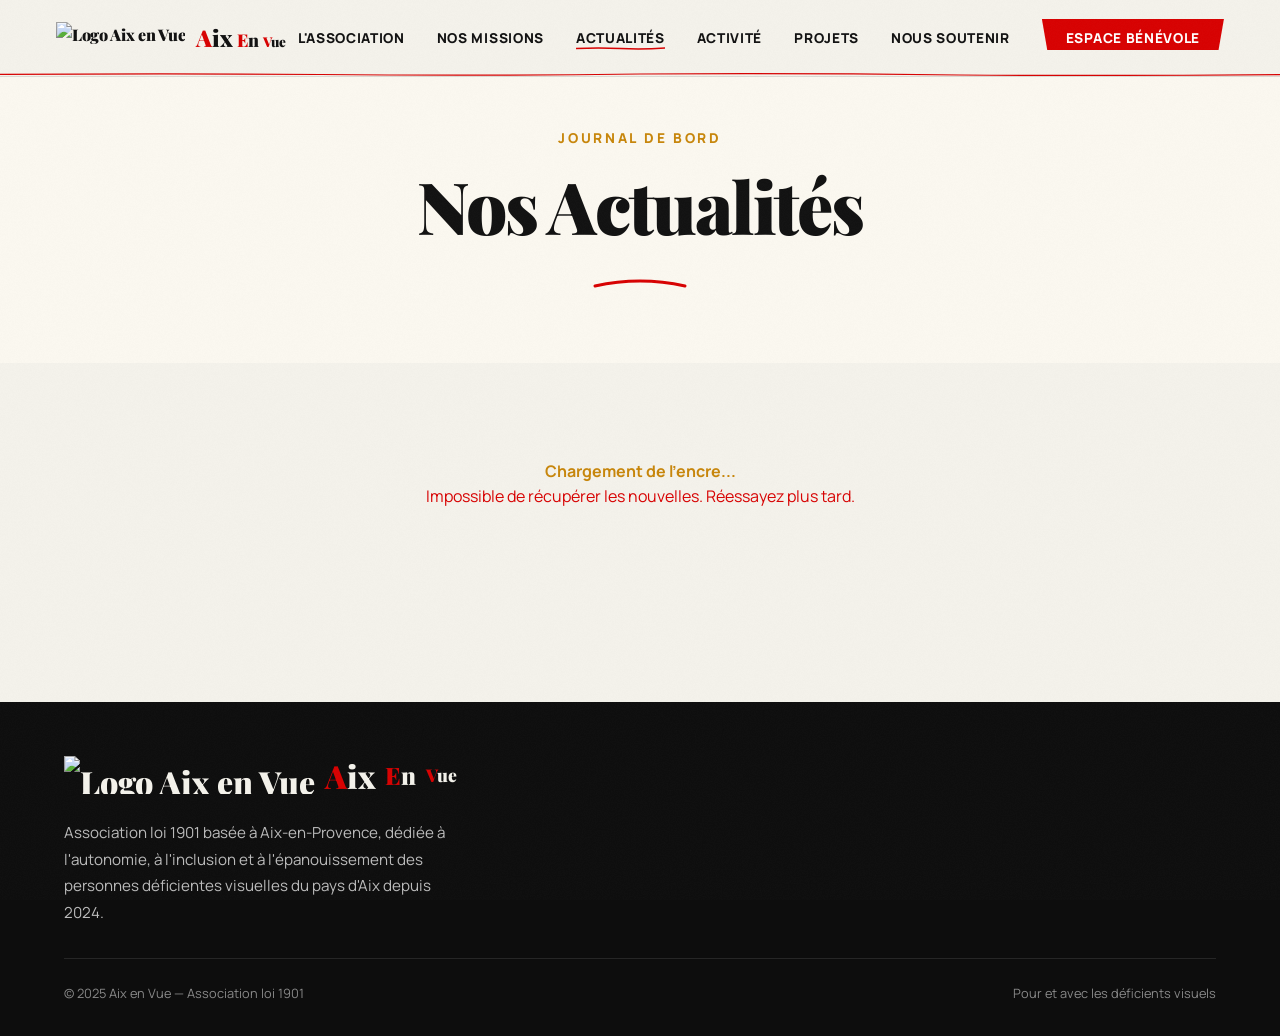
==== commit 84d35506: "Update annonce.html" ====
--- a/annonce.html
+++ b/annonce.html
@@ -3,6 +3,8 @@
 <head>
 <meta charset="UTF-8">
 <meta name="viewport" content="width=device-width, initial-scale=1.0">
+<link rel="icon" type="image/png" href="./favicon.png">
+<link rel="apple-touch-icon" href="./icon-192.png">
 <title>Actualités — Aix en Vue</title>
 <meta name="description" content="Les dernières nouvelles, sorties et événements de l'association Aix en Vue.">
 <link rel="preconnect" href="https://fonts.googleapis.com">
@@ -301,7 +303,7 @@
     <li><a href="missions.html">Nos missions</a></li>
     <li><a href="#" class="active" aria-current="page">Actualités</a></li>
     <li><a href="index.html#activites">Activité</a></li>
-    <li><a href="index.html#galerie">Projet</a></li>
+    <li><a href="index.html#galerie">Projets</a></li>
     <li><a href="https://www.helloasso.com/associations/aix-en-vue/formulaires/2" target="_blank" rel="noopener">Nous soutenir</a></li>
     <li><a href="https://www.appsheet.com/start/cd603802-fda8-494d-8bb6-f647afb5f712" target="_blank" rel="noopener" class="nav-cta">Espace bénévole</a></li>
   </ul>
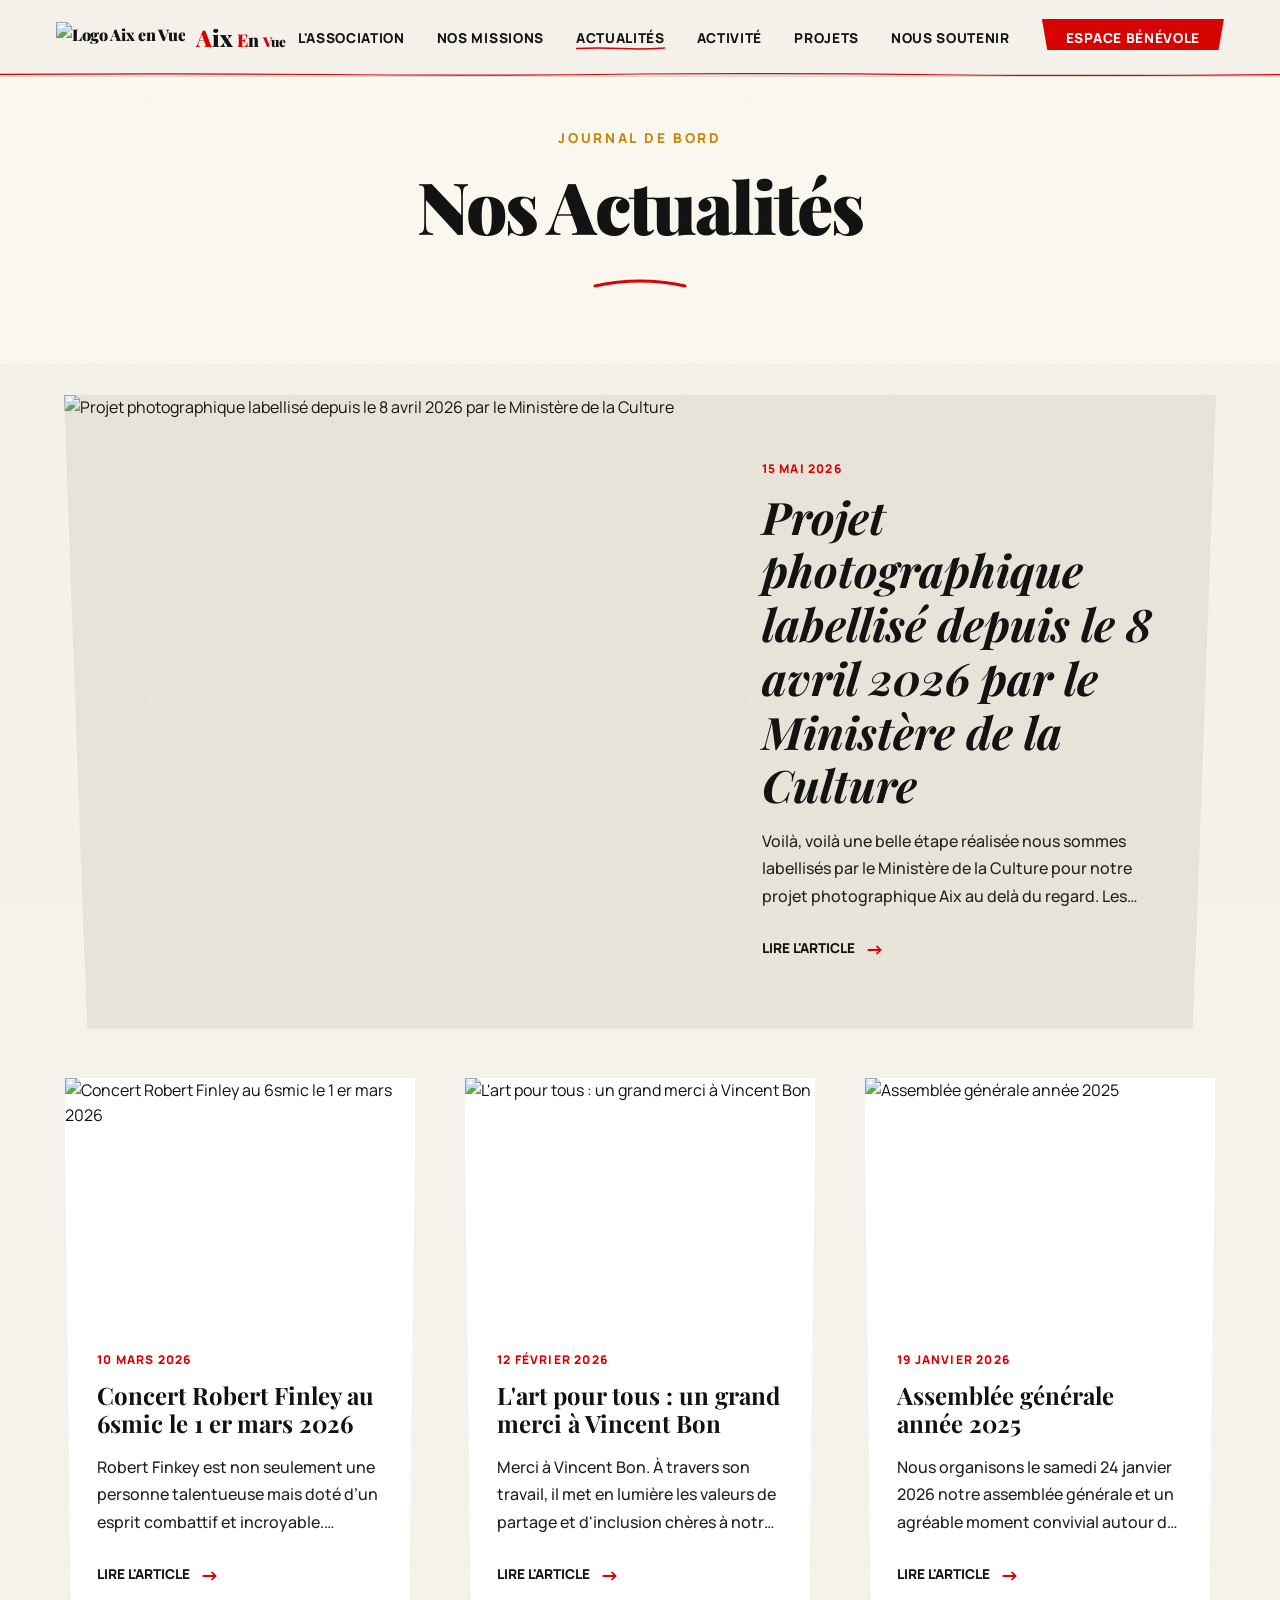
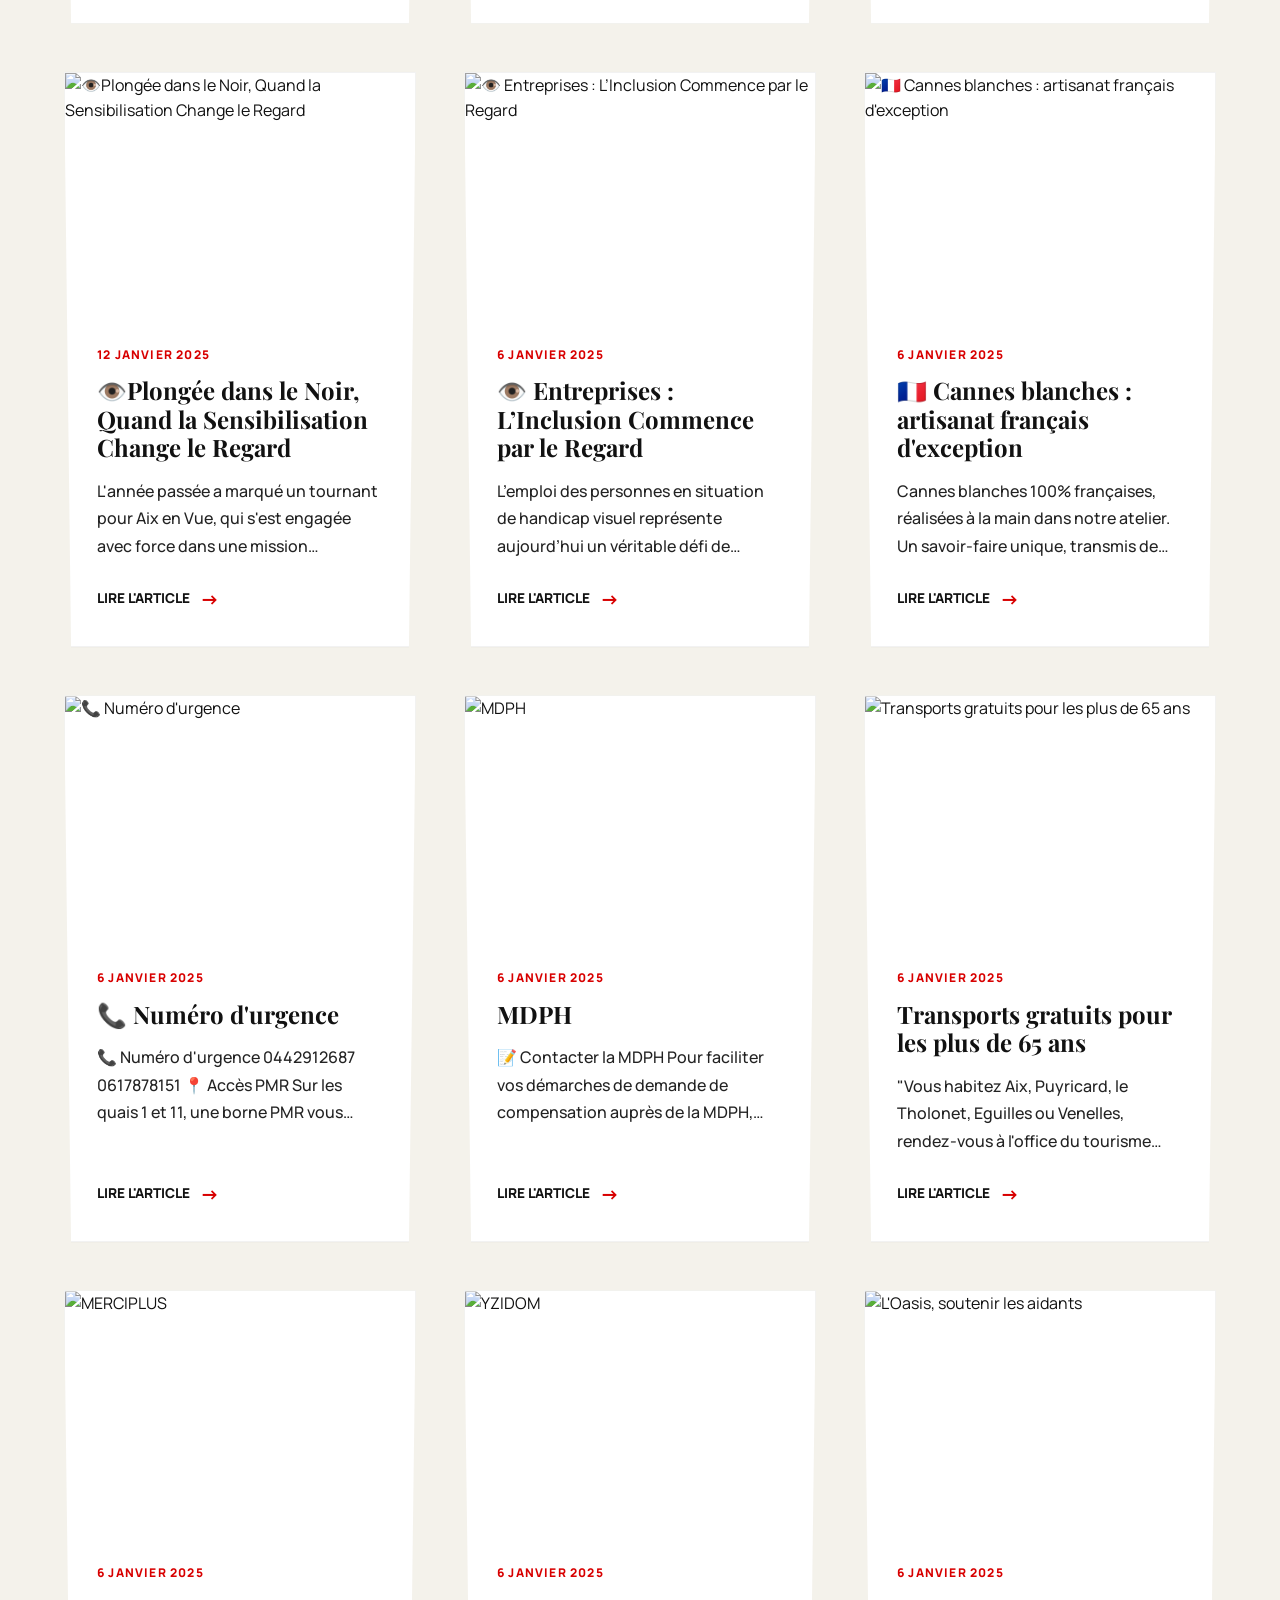
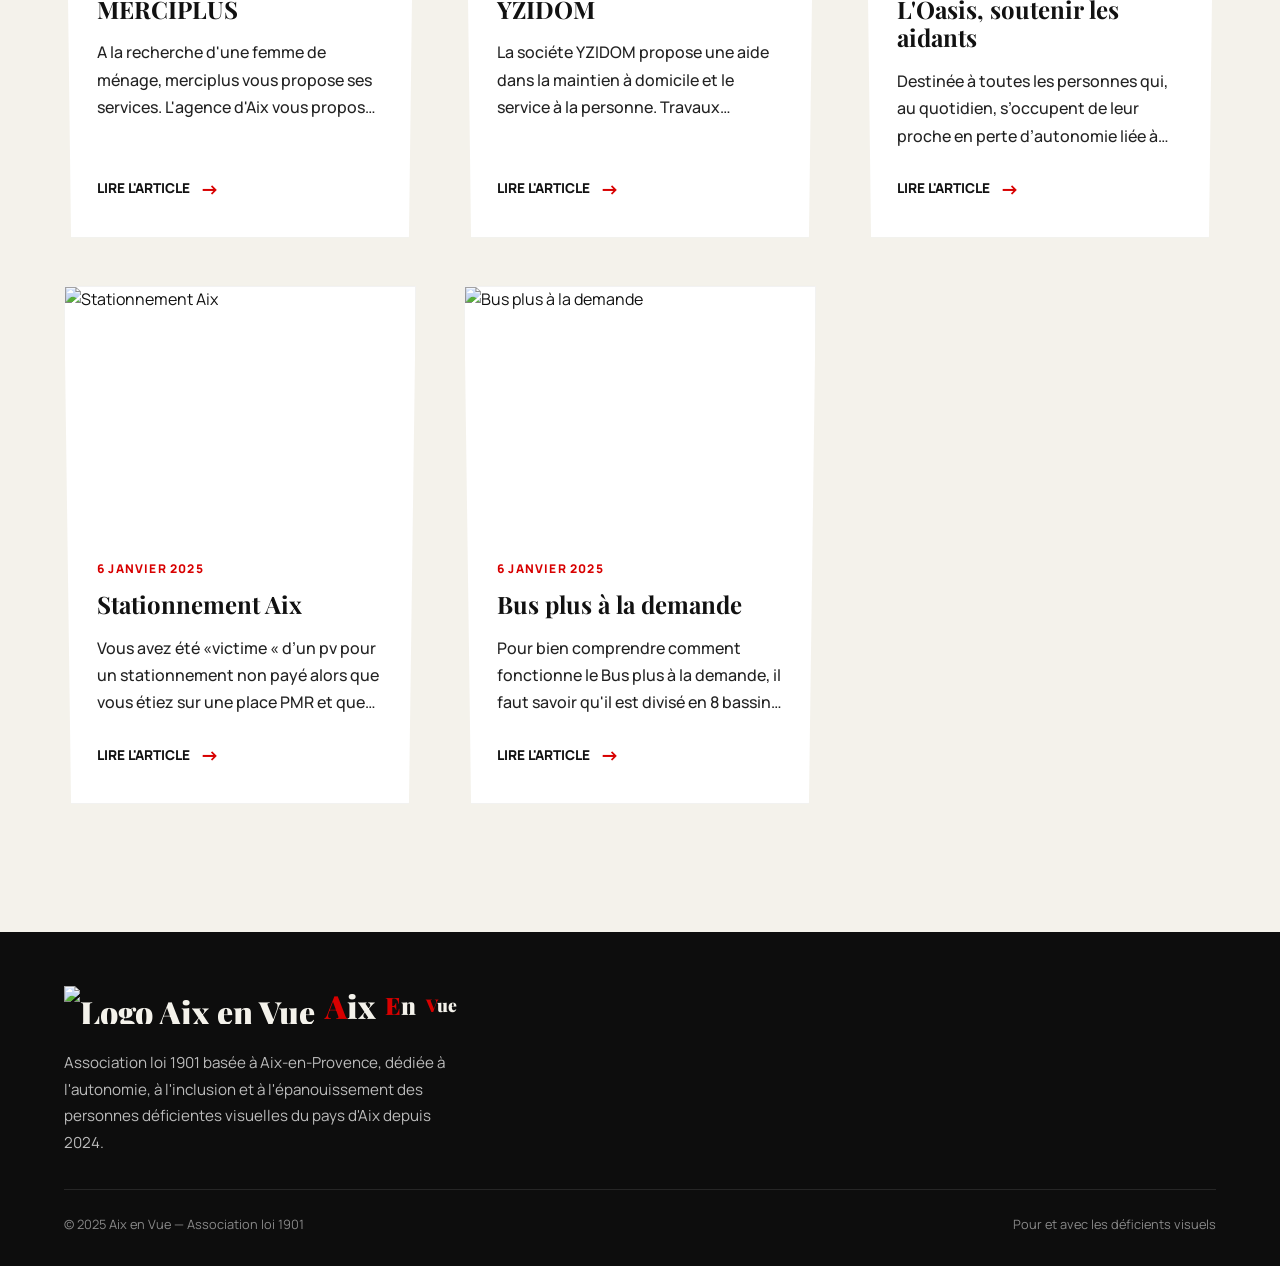
==== commit 34acf332: "Update annonce.html" ====
--- a/annonce.html
+++ b/annonce.html
@@ -9,93 +9,8 @@
 <meta name="description" content="Les dernières nouvelles, sorties et événements de l'association Aix en Vue.">
 <link rel="preconnect" href="https://fonts.googleapis.com">
 <link href="https://fonts.googleapis.com/css2?family=Playfair+Display:ital,wght@0,400;0,700;0,900;1,400&family=Manrope:wght@300;400;500;600;700;800&display=swap" rel="stylesheet">
+<link rel="stylesheet" href="shared.css">
 <style>
-*, *::before, *::after { box-sizing: border-box; margin: 0; padding: 0; }
-:root {
-  --noir: #111111;
-  --papier: #F4F2EB;
-  --papier-fonce: #E8E4D9;
-  --rouge: #D80000;
-  --ocre: #C8860A;
-  --ocre-clair: #F0C060;
-  --gris: #222222;
-  --creme: #FBF8F0;
-  --clip-standard: polygon(0 0, 100% 0, 98% 100%, 2% 100%);
-}
-
-html { scroll-behavior: smooth; }
-body {
-  background: var(--papier);
-  color: var(--noir);
-  font-family: 'Manrope', sans-serif;
-  overflow-x: hidden;
-  line-height: 1.6;
-}
-body::after {
-  content:''; position:fixed; inset:0; pointer-events:none; z-index:9997; opacity:.5;
-  background-image:url("data:image/svg+xml,%3Csvg xmlns='http://www.w3.org/2000/svg' width='300' height='300'%3E%3Cfilter id='n'%3E%3CfeTurbulence type='fractalNoise' baseFrequency='.85' numOctaves='4' stitchTiles='stitch'/%3E%3CfeColorMatrix type='saturate' values='0'/%3E%3C/filter%3E%3Crect width='300' height='300' filter='url(%23n)' opacity='.06'/%3E%3C/svg%3E");
-}
-
-/* ===== NAV ===== */
-nav {
-  position:fixed; top:0; left:0; right:0;
-  z-index:500;
-  padding:1.2rem 3.5rem;
-  display:flex; align-items:center; justify-content:space-between;
-  background:rgba(244,242,235,.98);
-  border-bottom: 1px solid rgba(0,0,0,0.1);
-  transition:box-shadow .3s;
-}
-nav::after {
-  content:''; position:absolute; bottom:0; left:0; right:0; height:3px;
-  background:url("data:image/svg+xml,%3Csvg xmlns='http://www.w3.org/2000/svg' viewBox='0 0 1440 6' preserveAspectRatio='none'%3E%3Cpath d='M0 3Q180 0 360 3Q540 6 720 2Q900 0 1080 4Q1260 6 1440 3' stroke='%23D80000' stroke-width='2.5' fill='none'/%3E%3C/svg%3E") no-repeat center/cover;
-}
-
-/* LOGO : A, E, V en rouge majuscule, tailles dégressives */
-.nav-logo {
-  font-family:'Playfair Display',serif;
-  font-weight:900;
-  color:var(--noir); text-decoration:none;
-  letter-spacing:-.02em;
-  display:flex; align-items:baseline; gap:.3rem;
-}
-.nav-logo img {
-  height: 32px; width: auto; display: block;
-  align-self: center; margin-right: .4rem;
-}
-.logo-aix { font-size:1.45rem; }
-.logo-aix .red-letter { color:var(--rouge); }
-.logo-en { font-size:1.1rem; }
-.logo-en .red-letter { color:var(--rouge); }
-.logo-vue { font-size:0.85rem; }
-.logo-vue .red-letter { color:var(--rouge); }
-
-.nav-links { display:flex; gap:2rem; list-style:none; align-items:center; }
-.nav-links a {
-  color:var(--noir); text-decoration:none;
-  font-size:.85rem; font-weight:800;
-  letter-spacing:.05em; text-transform:uppercase;
-  position:relative; padding-bottom:3px;
-}
-.nav-links a::after {
-  content:''; position:absolute; bottom:0; left:0; width:0; height:3px;
-  background:url("data:image/svg+xml,%3Csvg xmlns='http://www.w3.org/2000/svg' viewBox='0 0 100 6' preserveAspectRatio='none'%3E%3Cpath d='M0 3Q25 1 50 3Q75 5 100 2' stroke='%23D80000' stroke-width='3' fill='none' stroke-linecap='round'/%3E%3C/svg%3E") no-repeat center/100% 100%;
-  transition:width .35s cubic-bezier(.4,0,.2,1);
-}
-.nav-links a:hover::after, .nav-links a.active::after { width:100%; }
-.nav-cta {
-  background:var(--rouge); color:white!important;
-  padding:.65rem 1.5rem; font-weight:800!important;
-  clip-path:polygon(0 0,100% 0,97% 100%,3% 100%);
-  transition:background .2s, transform .2s;
-}
-.nav-cta:hover { background:var(--noir)!important; transform:translateY(-1px); }
-.nav-cta::after { display:none!important; }
-.hamburger {
-  display:none; flex-direction:column; gap:6px;
-  background:none; border:none; padding:.5rem; cursor:pointer;
-}
-.hamburger span { display:block; width:28px; height:3px; background:var(--noir); border-radius:2px; }
 
 /* ===== PAGE HEADER ===== */
 .page-header {
@@ -241,37 +156,11 @@
   clip-path: polygon(20% 0, 100% 0, 100% 80%, 80% 100%, 0 100%, 0 20%);
 }
 
-/* ===== FOOTER ===== */
-footer {
-  background:#0D0D0D; color:var(--papier);
-  padding:3rem 4rem 2rem; position:relative; overflow:hidden;
-}
-.footer-brand {
-  font-family:'Playfair Display',serif;
-  font-size:2rem; font-weight:900; margin-bottom:1.2rem;
-  display:flex; align-items:center; gap:.6rem;
-}
-.footer-brand .red-letter { color:var(--rouge); }
-.footer-brand img { height: 38px; width: auto; display: block; }
-.footer-desc {
-  font-size:.95rem; color:#BBBBBB;
-  line-height:1.75; max-width:400px; margin-bottom:1rem;
-}
-.footer-bottom {
-  max-width:100%; margin:2rem 0 0;
-  display:flex; justify-content:space-between; align-items:center;
-  border-top:1px solid rgba(255,255,255,.1); padding-top:1.5rem;
-  font-size:.8rem; color:#888; flex-wrap:wrap; gap:1rem;
-}
-
 /* ===== RESPONSIVE ===== */
 @media(max-width:1050px){
   #annonce-list { grid-template-columns: repeat(2, 1fr); }
 }
 @media(max-width:768px){
-  nav { padding:1rem 1.5rem; }
-  .nav-links { display:none; }
-  .hamburger { display:flex; }
   .page-header { padding: 6rem 1.5rem 3rem; }
   .main-content { padding: 2rem 1.5rem 5rem; }
   #annonce-list { grid-template-columns: 1fr; }
@@ -282,8 +171,6 @@
   }
   .news-card.featured .card-body { width: auto; padding: 2rem; }
   .news-card.featured .card-title { font-size: 2rem; }
-  footer { padding:3rem 1.5rem 2rem; }
-  .footer-bottom { flex-direction:column; text-align:center; }
   .modal-body { padding: 2rem; }
   .modal-title { font-size: 1.8rem; }
 }
@@ -357,58 +244,10 @@
   </div>
 </footer>
 
+<script src="shared.js"></script>
 <script>
-  // HAMBURGER — même logique robuste que les autres pages
-  const hb = document.querySelector('.hamburger');
-  const nl = document.querySelector('.nav-links');
-
-  function closeMenu() {
-    nl.removeAttribute('style');
-    nl.classList.remove('mobile-open');
-    hb.setAttribute('aria-expanded', 'false');
-  }
-
-  hb.addEventListener('click', () => {
-    const isOpen = nl.classList.contains('mobile-open');
-    if(isOpen) {
-      closeMenu();
-    } else {
-      nl.classList.add('mobile-open');
-      Object.assign(nl.style, {
-        display: 'flex',
-        position: 'fixed',
-        top: '68px', left: '0', right: '0',
-        flexDirection: 'column',
-        background: 'var(--papier)',
-        padding: '1.5rem 2rem',
-        borderBottom: '2px solid var(--rouge)',
-        zIndex: '400',
-        gap: '1.2rem'
-      });
-      hb.setAttribute('aria-expanded', 'true');
-    }
-  });
-
-  nl.querySelectorAll('a').forEach(a => {
-    a.addEventListener('click', () => {
-      if(window.innerWidth < 768) closeMenu();
-    });
-  });
-
-  window.addEventListener('resize', () => {
-    if(window.innerWidth >= 768) {
-      nl.removeAttribute('style');
-      nl.classList.remove('mobile-open');
-    }
-  });
-
-  // Ombre Nav au scroll
-  window.addEventListener('scroll', () => {
-    document.querySelector('nav').style.boxShadow = window.scrollY > 40 ? '0 4px 30px rgba(0,0,0,.07)' : 'none';
-  });
-
-  // FETCH DONNÉES
-  const API_URL = "https://script.google.com/macros/s/AKfycby-ZuAUgLPOBx9Gpd-NnBHqFAF8ujkJKQhmCPVqWTonTrcq-L2KlhCH_nde6MgfVBRw/exec";
+  // Chemin vers le fichier JSON local du dépôt
+  const JSON_URL = "./actualite.json";
   let allAnnonces = [];
 
   document.addEventListener('DOMContentLoaded', function() {
@@ -419,16 +258,25 @@
   });
 
   function fetchData() {
-    fetch(API_URL)
+    fetch(JSON_URL)
       .then(response => {
         if (!response.ok) throw new Error(`Erreur HTTP: ${response.status}`);
         return response.json();
       })
       .then(data => {
-        if (data.error) throw new Error(data.message);
+        if (!Array.isArray(data)) throw new Error("Format JSON inattendu.");
+        // Tri par date décroissante (clé "Date" avec majuscule)
+        data.sort((a, b) => new Date(b.Date) - new Date(a.Date));
         renderAnnonces(data);
       })
       .catch(error => { showError(error); });
+  }
+
+  function formatDate(dateStr) {
+    if (!dateStr) return "";
+    const d = new Date(dateStr);
+    if (isNaN(d)) return dateStr;
+    return d.toLocaleDateString("fr-FR", { day: "numeric", month: "long", year: "numeric" });
   }
 
   function renderAnnonces(data) {
@@ -443,8 +291,16 @@
 
     let html = '';
     data.forEach((ann, index) => {
+      // Normalisation des champs : "photo" ou "photoUrl", "Date" ou "date", "auteur" optionnel
+      const photoUrl = ann.photo || ann.photoUrl || "";
+      const date     = formatDate(ann.Date || ann.date || "");
+      const auteur   = ann.auteur || "";
+      const titre    = ann.titre || "";
+      // Le contenu peut être du texte brut (JSON local) ou du HTML (ancien format)
+      const contenu  = ann.contenu || "";
+
       let tempDiv = document.createElement("div");
-      tempDiv.innerHTML = ann.contenu;
+      tempDiv.innerHTML = contenu;
       let textOnly = tempDiv.textContent || tempDiv.innerText || "";
       let isFeatured = (index === 0);
       let limit = isFeatured ? 350 : 120;
@@ -454,11 +310,11 @@
       html += `
         <article class="news-card ${featuredClass}" onclick="openModal(${index})" tabindex="0" onkeypress="handleEnter(event, ${index})">
           <div class="card-img-wrapper">
-            <img src="${ann.photoUrl}" alt="${ann.titre}" loading="lazy">
+            <img src="${photoUrl}" alt="${titre}" loading="lazy">
           </div>
           <div class="card-body">
-            <div class="card-meta">${ann.date} • <span style="color:var(--noir)">${ann.auteur}</span></div>
-            <h2 class="card-title">${ann.titre}</h2>
+            <div class="card-meta">${date}${auteur ? ' • <span style="color:var(--noir)">' + auteur + '</span>' : ''}</div>
+            <h2 class="card-title">${titre}</h2>
             <div class="card-excerpt">${extrait}</div>
             <div class="read-more">Lire l'article</div>
           </div>
@@ -472,19 +328,32 @@
     console.error("Erreur:", e);
     const errorDiv = document.getElementById('error-msg');
     const spinner = document.querySelector('.spinner');
-    if(spinner) spinner.style.display = 'none';
+    if (spinner) spinner.style.display = 'none';
     errorDiv.style.display = 'block';
     errorDiv.textContent = "Impossible de récupérer les nouvelles. Réessayez plus tard.";
   }
 
   function openModal(index) {
     const ann = allAnnonces[index];
-    if(!ann) return;
-    document.getElementById('m-img').src = ann.photoUrl;
+    if (!ann) return;
+    const photoUrl = ann.photo || ann.photoUrl || "";
+    const date     = formatDate(ann.Date || ann.date || "");
+    const auteur   = ann.auteur || "";
+    const contenu  = ann.contenu || "";
+
+    // Conversion du texte brut en HTML si pas déjà balisé
+    const isHtml = /<[a-z][\s\S]*>/i.test(contenu);
+    const contenuHtml = isHtml
+      ? contenu
+      : contenu.replace(/\n/g, "<br>");
+
+    document.getElementById('m-img').src = photoUrl;
     document.getElementById('m-img').alt = "Illustration : " + ann.titre;
     document.getElementById('m-title').textContent = ann.titre;
-    document.getElementById('m-meta').innerHTML = `PAR ${ann.auteur} | LE ${ann.date}`;
-    document.getElementById('m-text').innerHTML = ann.contenu;
+    document.getElementById('m-meta').innerHTML =
+      `${auteur ? 'PAR ' + auteur + ' | ' : ''}LE ${date}`;
+    document.getElementById('m-text').innerHTML = contenuHtml;
+
     const overlay = document.getElementById('modal-overlay');
     overlay.style.display = 'flex';
     document.body.style.overflow = 'hidden';
@@ -501,7 +370,7 @@
   }
 
   function handleEnter(e, index) {
-    if(e.key === 'Enter') openModal(index);
+    if (e.key === 'Enter') openModal(index);
   }
 </script>
 </body>
--- a/shared.css
+++ b/shared.css
@@ -0,0 +1,106 @@
+*, *::before, *::after { box-sizing: border-box; margin: 0; padding: 0; }
+:root {
+  --noir: #111111;
+  --papier: #F4F2EB;
+  --papier-fonce: #E8E4D9;
+  --rouge: #D80000;
+  --ocre: #C8860A;
+  --ocre-clair: #F0C060;
+  --bleu: #1A3A5C;
+  --vert: #5C7A5C;
+  --gris: #222222;
+  --creme: #FBF8F0;
+  --clip-standard: polygon(0 0, 100% 0, 98% 100%, 2% 100%);
+}
+
+html { scroll-behavior: smooth; }
+body {
+  background: var(--papier);
+  color: var(--noir);
+  font-family: 'Manrope', sans-serif;
+  overflow-x: hidden;
+  line-height: 1.6;
+}
+body::after {
+  content:''; position:fixed; inset:0; pointer-events:none; z-index:9997; opacity:.5;
+  background-image:url("data:image/svg+xml,%3Csvg xmlns='http://www.w3.org/2000/svg' width='300' height='300'%3E%3Cfilter id='n'%3E%3CfeTurbulence type='fractalNoise' baseFrequency='.85' numOctaves='4' stitchTiles='stitch'/%3E%3CfeColorMatrix type='saturate' values='0'/%3E%3C/filter%3E%3Crect width='300' height='300' filter='url(%23n)' opacity='.06'/%3E%3C/svg%3E");
+}
+
+/* ===== NAV ===== */
+nav {
+  position:fixed; top:0; left:0; right:0;
+  z-index:500;
+  padding:1.2rem 3.5rem;
+  display:flex; align-items:center; justify-content:space-between;
+  background:rgba(244,242,235,.98);
+  border-bottom: 1px solid rgba(0,0,0,0.1);
+  transition:box-shadow .3s;
+}
+nav::after {
+  content:''; position:absolute; bottom:0; left:0; right:0; height:3px;
+  background:url("data:image/svg+xml,%3Csvg xmlns='http://www.w3.org/2000/svg' viewBox='0 0 1440 6' preserveAspectRatio='none'%3E%3Cpath d='M0 3Q180 0 360 3Q540 6 720 2Q900 0 1080 4Q1260 6 1440 3' stroke='%23D80000' stroke-width='2.5' fill='none'/%3E%3C/svg%3E") no-repeat center/cover;
+}
+.nav-logo {
+  font-family:'Playfair Display',serif;
+  font-weight:900;
+  color:var(--noir); text-decoration:none;
+  letter-spacing:-.02em;
+  display:flex; align-items:baseline; gap:.3rem;
+}
+.nav-logo img {
+  height: 32px; width: auto; display: block;
+  align-self: center; margin-right: .4rem;
+}
+.logo-aix { font-size:1.45rem; }
+.logo-aix .red-letter { color:var(--rouge); }
+.logo-en { font-size:1.1rem; }
+.logo-en .red-letter { color:var(--rouge); }
+.logo-vue { font-size:0.85rem; }
+.logo-vue .red-letter { color:var(--rouge); }
+
+.nav-links { display:flex; gap:2rem; list-style:none; align-items:center; }
+.nav-links a {
+  color:var(--noir); text-decoration:none;
+  font-size:.85rem; font-weight:800;
+  letter-spacing:.05em; text-transform:uppercase;
+  position:relative; padding-bottom:3px;
+}
+.nav-links a::after {
+  content:''; position:absolute; bottom:0; left:0; width:0; height:3px;
+  background:url("data:image/svg+xml,%3Csvg xmlns='http://www.w3.org/2000/svg' viewBox='0 0 100 6' preserveAspectRatio='none'%3E%3Cpath d='M0 3Q25 1 50 3Q75 5 100 2' stroke='%23D80000' stroke-width='3' fill='none' stroke-linecap='round'/%3E%3C/svg%3E") no-repeat center/100% 100%;
+  transition:width .35s cubic-bezier(.4,0,.2,1);
+}
+.nav-links a:hover::after, .nav-links a.active::after { width:100%; }
+.nav-cta {
+  background:var(--rouge); color:white!important;
+  padding:.65rem 1.5rem; font-weight:800!important;
+  clip-path:polygon(0 0,100% 0,97% 100%,3% 100%);
+  transition:background .2s, transform .2s;
+}
+.nav-cta:hover { background:var(--noir)!important; transform:translateY(-1px); }
+.nav-cta::after { display:none!important; }
+.hamburger {
+  display:none; flex-direction:column; gap:6px;
+  background:none; border:none; padding:.5rem; cursor:pointer;
+}
+.hamburger span { display:block; width:28px; height:3px; background:var(--noir); border-radius:2px; }
+
+/* ===== FOOTER ===== */
+footer { background:#0D0D0D; color:var(--papier); padding:3rem 4rem 2rem; position:relative; overflow:hidden; }
+.footer-brand { font-family:'Playfair Display',serif; font-size:2rem; font-weight:900; margin-bottom:1.2rem; display:flex; align-items:center; gap:.6rem; }
+.footer-brand .red-letter { color:var(--rouge); }
+.footer-brand img { height: 38px; width: auto; display: block; }
+.footer-desc { font-size:.95rem; color:#BBBBBB; line-height:1.75; max-width:400px; margin-bottom:1rem; }
+.footer-bottom {
+  max-width:100%; margin:2rem 0 0; display:flex; justify-content:space-between; align-items:center;
+  border-top:1px solid rgba(255,255,255,.1); padding-top:1.5rem; font-size:.8rem; color:#888; flex-wrap:wrap; gap:1rem;
+}
+
+/* ===== RESPONSIVE (nav + footer) ===== */
+@media(max-width:768px) {
+  nav { padding:1rem 1.5rem; }
+  .nav-links { display:none; }
+  .hamburger { display:flex; }
+  footer { padding:3rem 1.5rem 2rem; }
+  .footer-bottom { flex-direction:column; text-align:center; }
+}
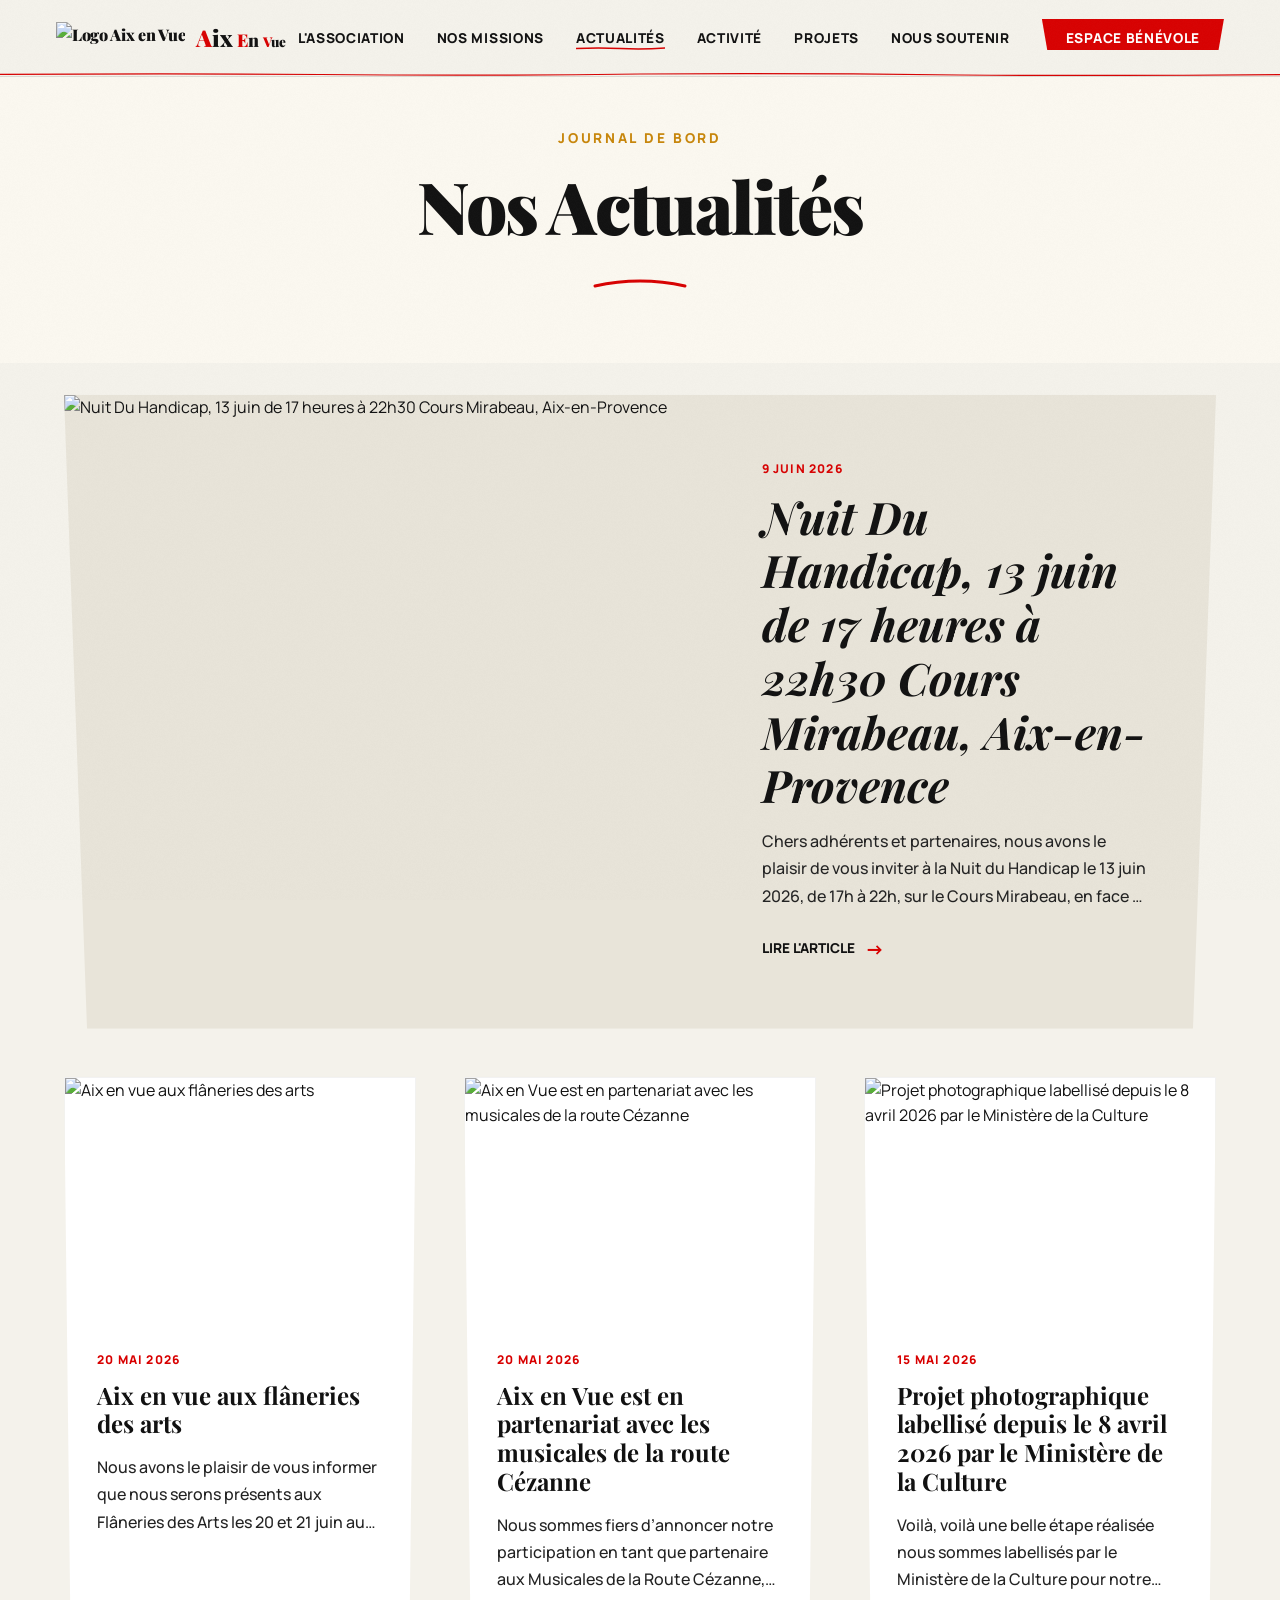
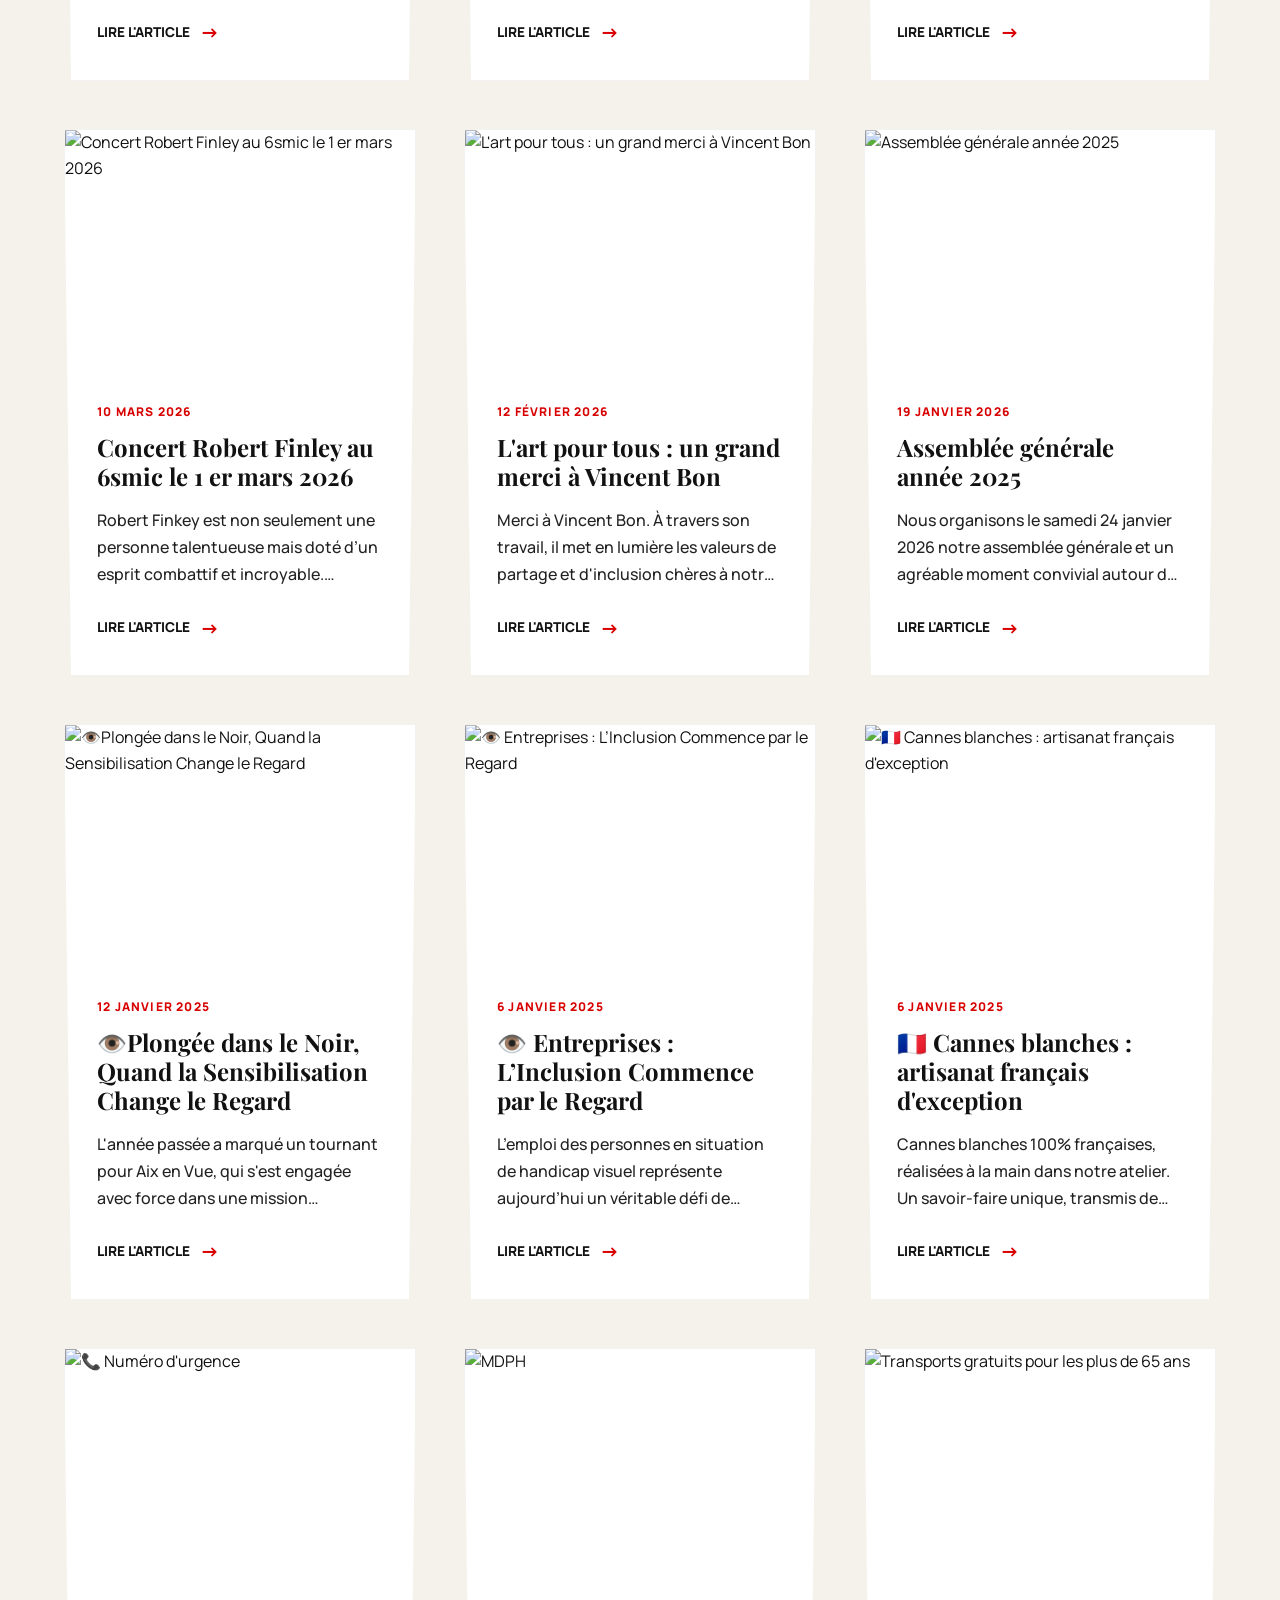
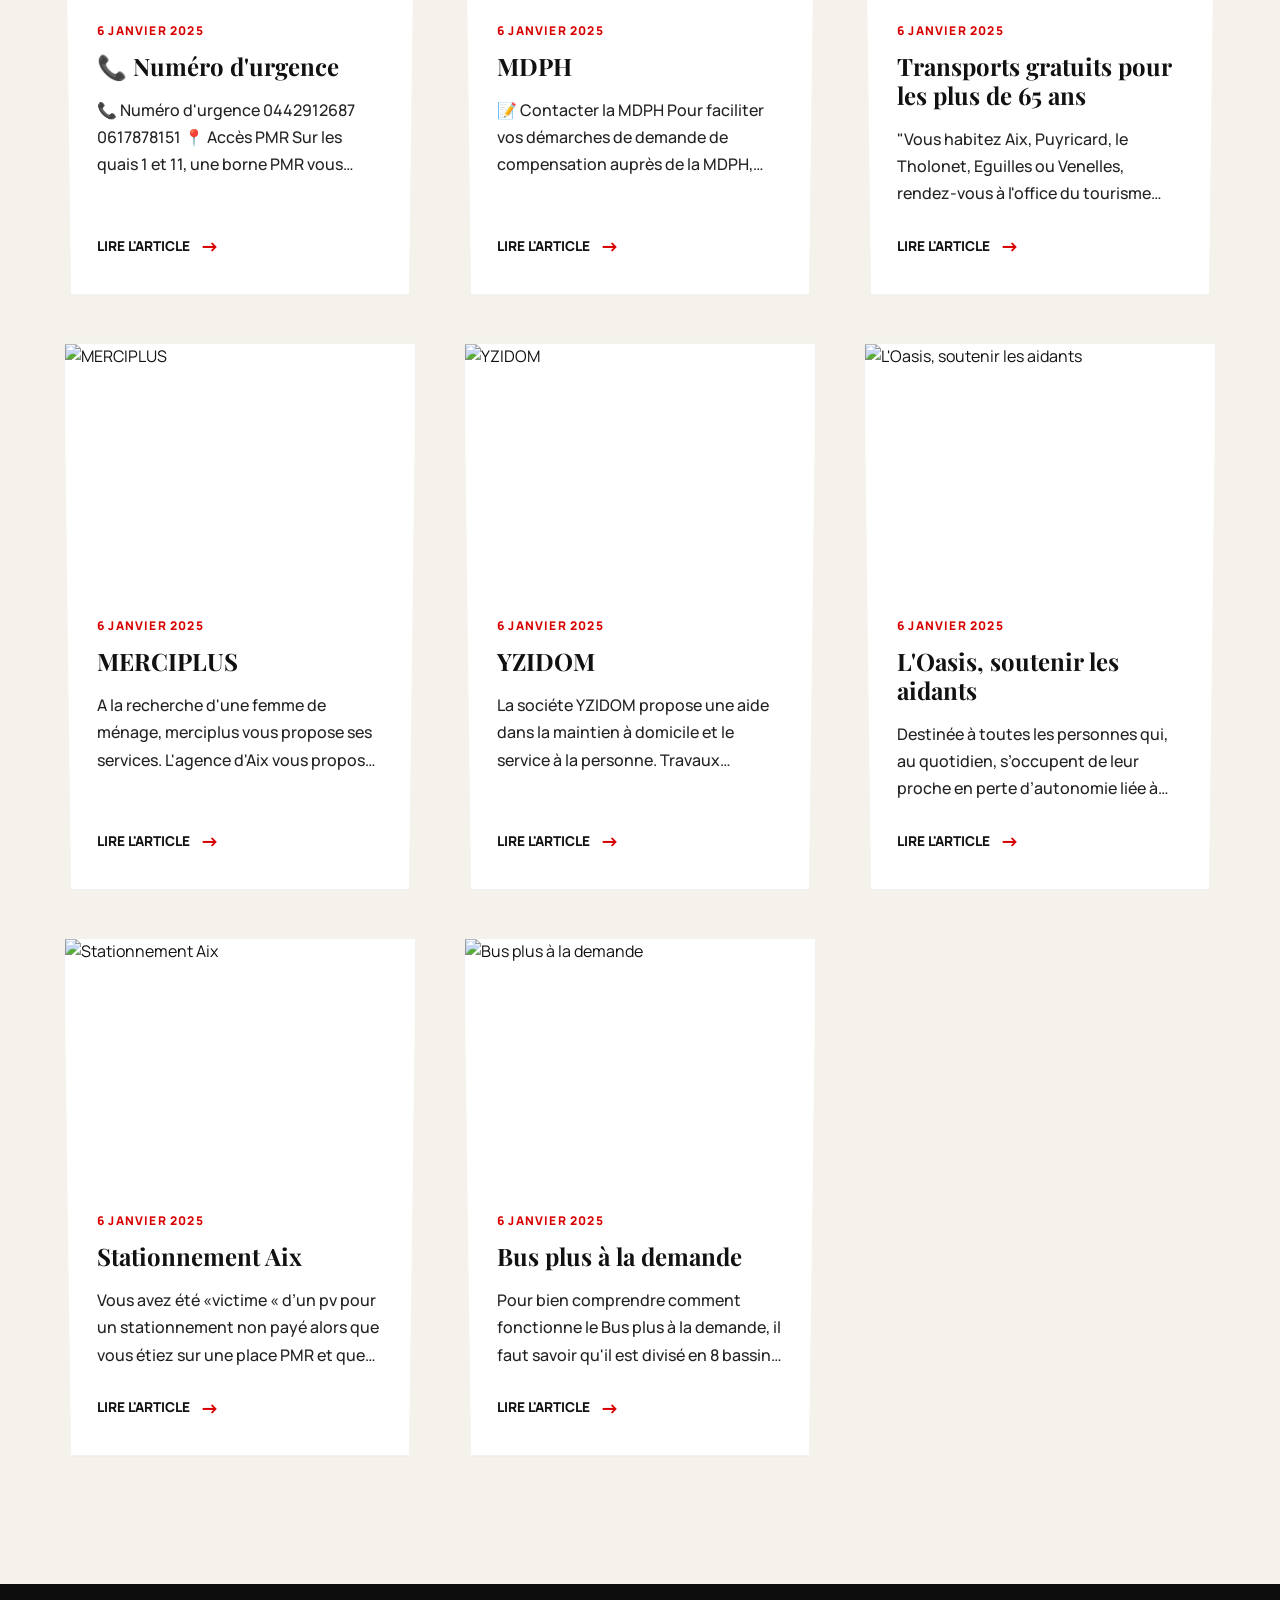
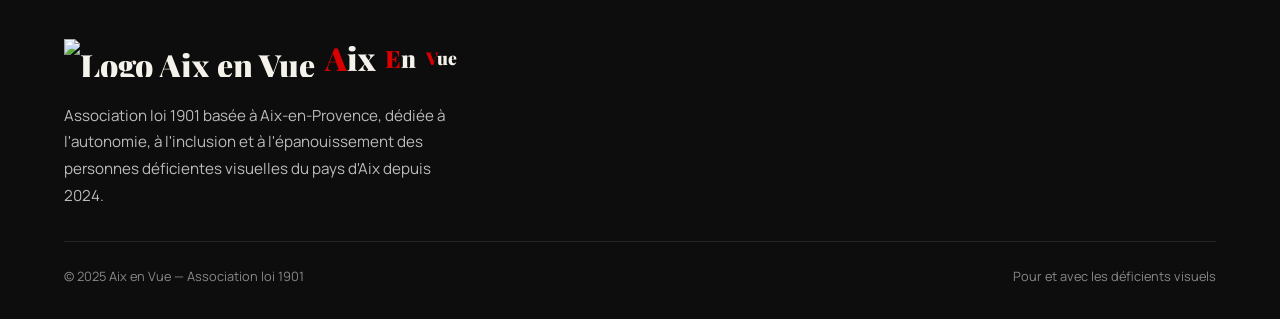
==== commit 6b4a4c7e: "feat: ajouter un lecteur audio pour les annonces (accessibilite)" ====
--- a/annonce.html
+++ b/annonce.html
@@ -149,6 +149,34 @@
   margin-bottom: 2rem; border-bottom: 2px solid var(--papier-fonce); padding-bottom: 1rem;
 }
 .modal-text { font-size: 1.15rem; color: var(--gris); line-height: 1.8; }
+
+/* Nouveau style pour le bouton PDF/Lien */
+.modal-pdf-container {
+  margin-top: 2.5rem;
+  padding-top: 1.5rem;
+  border-top: 1px dashed var(--papier-fonce);
+}
+.modal-pdf-link {
+  display: inline-flex;
+  align-items: center;
+  gap: 10px;
+  background-color: var(--rouge);
+  color: white !important;
+  text-decoration: none;
+  padding: 0.8rem 1.5rem;
+  font-family: 'Manrope', sans-serif;
+  font-weight: 700;
+  font-size: 0.95rem;
+  text-transform: uppercase;
+  letter-spacing: 0.05em;
+  transition: background-color 0.2s ease, transform 0.2s ease;
+  clip-path: polygon(10px 0, 100% 0, 100% calc(100% - 10px), calc(100% - 10px) 100%, 0 100%, 0 10px);
+}
+.modal-pdf-link:hover {
+  background-color: var(--noir);
+  transform: translateY(-2px);
+}
+
 .close-btn {
   position: absolute; top: 20px; right: 20px;
   background: var(--rouge); color: white; border: none; width: 40px; height: 40px;
@@ -173,6 +201,85 @@
   .news-card.featured .card-title { font-size: 2rem; }
   .modal-body { padding: 2rem; }
   .modal-title { font-size: 1.8rem; }
+}
+
+/* ===== LECTEUR AUDIO PREMIUM (ACCESSIBILITÉ) ===== */
+.modal-audio-container {
+  margin: 1.5rem 0 2rem 0;
+  padding: 1.5rem;
+  background: var(--papier-fonce);
+  border-left: 5px solid var(--rouge);
+  clip-path: polygon(10px 0, 100% 0, 100% calc(100% - 10px), calc(100% - 10px) 100%, 0 100%, 0 10px);
+  display: none;
+}
+.audio-player-wrapper {
+  display: flex;
+  align-items: center;
+  gap: 1.5rem;
+  flex-wrap: wrap;
+}
+.audio-btn-play {
+  background: var(--rouge);
+  color: white;
+  border: none;
+  width: 56px;
+  height: 56px;
+  border-radius: 50%;
+  cursor: pointer;
+  display: flex;
+  align-items: center;
+  justify-content: center;
+  font-size: 1.4rem;
+  transition: background 0.2s, transform 0.2s, box-shadow 0.2s;
+  box-shadow: 0 4px 10px rgba(216, 0, 0, 0.2);
+}
+.audio-btn-play:hover {
+  background: var(--noir);
+  transform: scale(1.05);
+  box-shadow: 0 6px 15px rgba(0, 0, 0, 0.25);
+}
+.audio-info {
+  flex-grow: 1;
+  display: flex;
+  flex-direction: column;
+  gap: 0.5rem;
+}
+.audio-title {
+  font-weight: 800;
+  font-size: 1rem;
+  color: var(--noir);
+  display: flex;
+  align-items: center;
+  gap: 8px;
+  text-transform: uppercase;
+  letter-spacing: 0.05em;
+}
+.audio-progress-container {
+  display: flex;
+  align-items: center;
+  gap: 12px;
+  width: 100%;
+}
+.audio-progress-bar {
+  flex-grow: 1;
+  height: 8px;
+  background: rgba(0, 0, 0, 0.15);
+  border-radius: 4px;
+  position: relative;
+  cursor: pointer;
+}
+.audio-progress-fill {
+  height: 100%;
+  background: var(--rouge);
+  border-radius: 4px;
+  width: 0%;
+}
+.audio-time {
+  font-size: 0.85rem;
+  font-weight: 700;
+  color: var(--gris);
+  min-width: 90px;
+  text-align: right;
 }
 </style>
 </head>
@@ -223,7 +330,11 @@
     <div class="modal-body">
       <h2 id="m-title" class="modal-title"></h2>
       <div id="m-meta" class="modal-meta"></div>
+      <!-- Zone destinée à recevoir le lecteur audio -->
+      <div id="m-audio-container" class="modal-audio-container"></div>
       <div id="m-text" class="modal-text"></div>
+      <!-- Zone destinée à recevoir le bouton de téléchargement / lien externe -->
+      <div id="m-pdf-container" class="modal-pdf-container"></div>
     </div>
   </div>
 </div>
@@ -354,6 +465,46 @@
       `${auteur ? 'PAR ' + auteur + ' | ' : ''}LE ${date}`;
     document.getElementById('m-text').innerHTML = contenuHtml;
 
+    // Gestion de la variable "audio" (GCP TTS MP3)
+    const audioContainer = document.getElementById('m-audio-container');
+    if (ann.audio && ann.audio.trim() !== "") {
+      audioContainer.innerHTML = `
+        <div class="audio-player-wrapper">
+          <button id="audio-play-btn" class="audio-btn-play" onclick="toggleAudio()" aria-label="Écouter l'article" aria-pressed="false">
+            <span id="audio-btn-icon">▶️</span>
+          </button>
+          <div class="audio-info">
+            <span class="audio-title">🔊 Écouter la version audio</span>
+            <div class="audio-progress-container">
+              <div class="audio-progress-bar" id="audio-progress-bar" onclick="seekAudio(event)" aria-label="Position de lecture">
+                <div class="audio-progress-fill" id="audio-progress-fill"></div>
+              </div>
+              <span class="audio-time" id="audio-time-display">00:00 / 00:00</span>
+            </div>
+          </div>
+          <audio id="modal-audio" src="${ann.audio}" ontimeupdate="updateAudioProgress()" onended="onAudioEnded()" onloadedmetadata="initAudioDuration()"></audio>
+        </div>
+      `;
+      audioContainer.style.display = 'block';
+    } else {
+      audioContainer.innerHTML = '';
+      audioContainer.style.display = 'none';
+    }
+
+    // Gestion de la variable "pdf" dynamique (Parfois vide ou absente)
+    const pdfContainer = document.getElementById('m-pdf-container');
+    if (ann.pdf && ann.pdf.trim() !== "") {
+      pdfContainer.innerHTML = `
+        <a href="${ann.pdf}" class="modal-pdf-link" target="_blank" rel="noopener noreferrer">
+          <span>📎</span> Voir le document associé
+        </a>
+      `;
+      pdfContainer.style.display = 'block';
+    } else {
+      pdfContainer.innerHTML = '';
+      pdfContainer.style.display = 'none';
+    }
+
     const overlay = document.getElementById('modal-overlay');
     overlay.style.display = 'flex';
     document.body.style.overflow = 'hidden';
@@ -361,6 +512,11 @@
   }
 
   function hardCloseModal() {
+    const audio = document.getElementById('modal-audio');
+    if (audio) {
+      audio.pause();
+      audio.currentTime = 0;
+    }
     document.getElementById('modal-overlay').style.display = 'none';
     document.body.style.overflow = 'auto';
   }
@@ -371,6 +527,82 @@
 
   function handleEnter(e, index) {
     if (e.key === 'Enter') openModal(index);
+  }
+
+  // --- FONCTIONS LECTEUR AUDIO MODAL ---
+  function toggleAudio() {
+    const audio = document.getElementById('modal-audio');
+    const playBtn = document.getElementById('audio-play-btn');
+    const btnIcon = document.getElementById('audio-btn-icon');
+    
+    if (!audio) return;
+    
+    if (audio.paused) {
+      audio.play();
+      if (btnIcon) btnIcon.textContent = '⏸️';
+      if (playBtn) {
+        playBtn.setAttribute('aria-pressed', 'true');
+        playBtn.setAttribute('aria-label', 'Mettre en pause l\'article');
+      }
+    } else {
+      audio.pause();
+      if (btnIcon) btnIcon.textContent = '▶️';
+      if (playBtn) {
+        playBtn.setAttribute('aria-pressed', 'false');
+        playBtn.setAttribute('aria-label', 'Écouter l\'article');
+      }
+    }
+  }
+
+  function formatTime(seconds) {
+    if (isNaN(seconds) || seconds === Infinity) return "00:00";
+    const mins = Math.floor(seconds / 60);
+    const secs = Math.floor(seconds % 60);
+    return (mins < 10 ? "0" : "") + mins + ":" + (secs < 10 ? "0" : "") + secs;
+  }
+
+  function initAudioDuration() {
+    const audio = document.getElementById('modal-audio');
+    const display = document.getElementById('audio-time-display');
+    if (audio && display) {
+      display.textContent = `00:00 / ${formatTime(audio.duration)}`;
+    }
+  }
+
+  function updateAudioProgress() {
+    const audio = document.getElementById('modal-audio');
+    const fill = document.getElementById('audio-progress-fill');
+    const display = document.getElementById('audio-time-display');
+    
+    if (audio && fill && display) {
+      const pct = (audio.currentTime / audio.duration) * 100;
+      fill.style.width = pct + '%';
+      display.textContent = `${formatTime(audio.currentTime)} / ${formatTime(audio.duration)}`;
+    }
+  }
+
+  function onAudioEnded() {
+    const playBtn = document.getElementById('audio-play-btn');
+    const btnIcon = document.getElementById('audio-btn-icon');
+    if (playBtn && btnIcon) {
+      btnIcon.textContent = '▶️';
+      playBtn.setAttribute('aria-pressed', 'false');
+      playBtn.setAttribute('aria-label', 'Écouter l\'article');
+    }
+    const fill = document.getElementById('audio-progress-fill');
+    if (fill) fill.style.width = '0%';
+  }
+
+  function seekAudio(event) {
+    const audio = document.getElementById('modal-audio');
+    const bar = document.getElementById('audio-progress-bar');
+    if (audio && bar) {
+      const rect = bar.getBoundingClientRect();
+      const clickX = event.clientX - rect.left;
+      const width = rect.width;
+      const pct = clickX / width;
+      audio.currentTime = pct * audio.duration;
+    }
   }
 </script>
 </body>
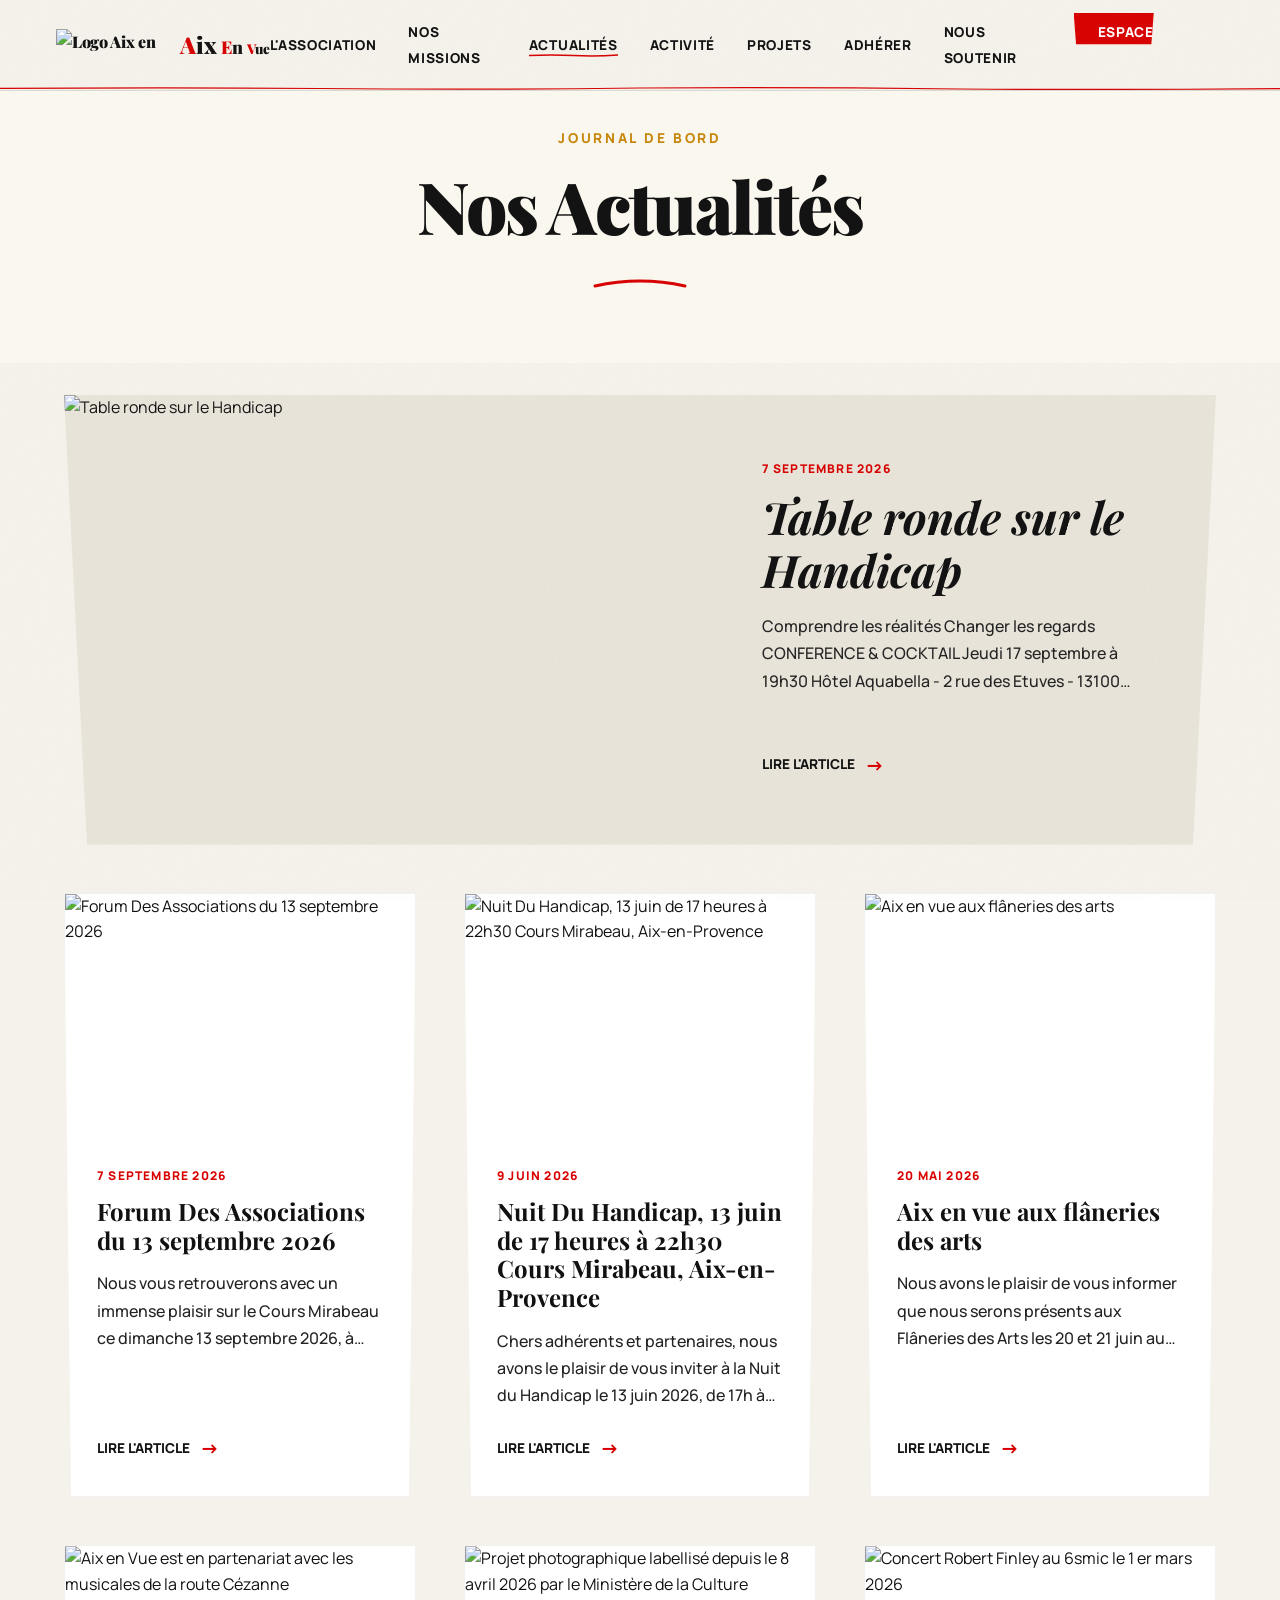
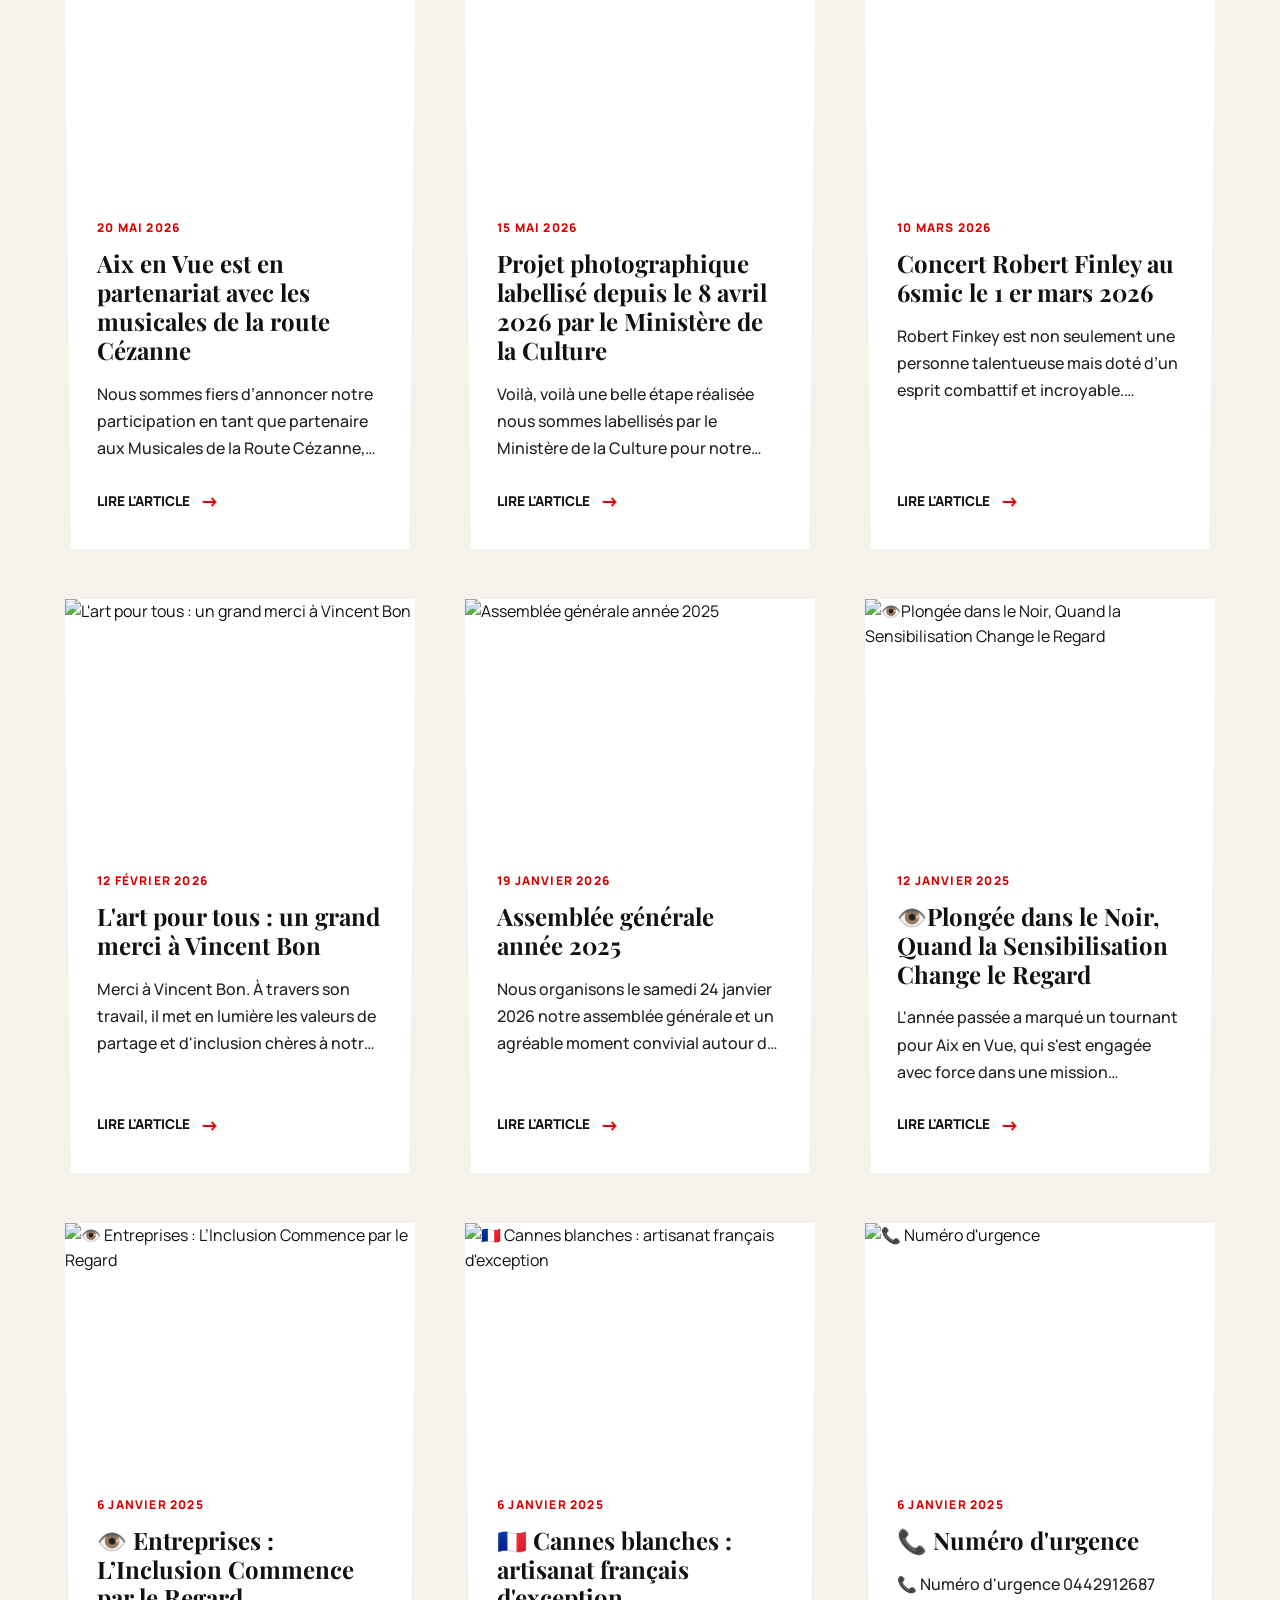
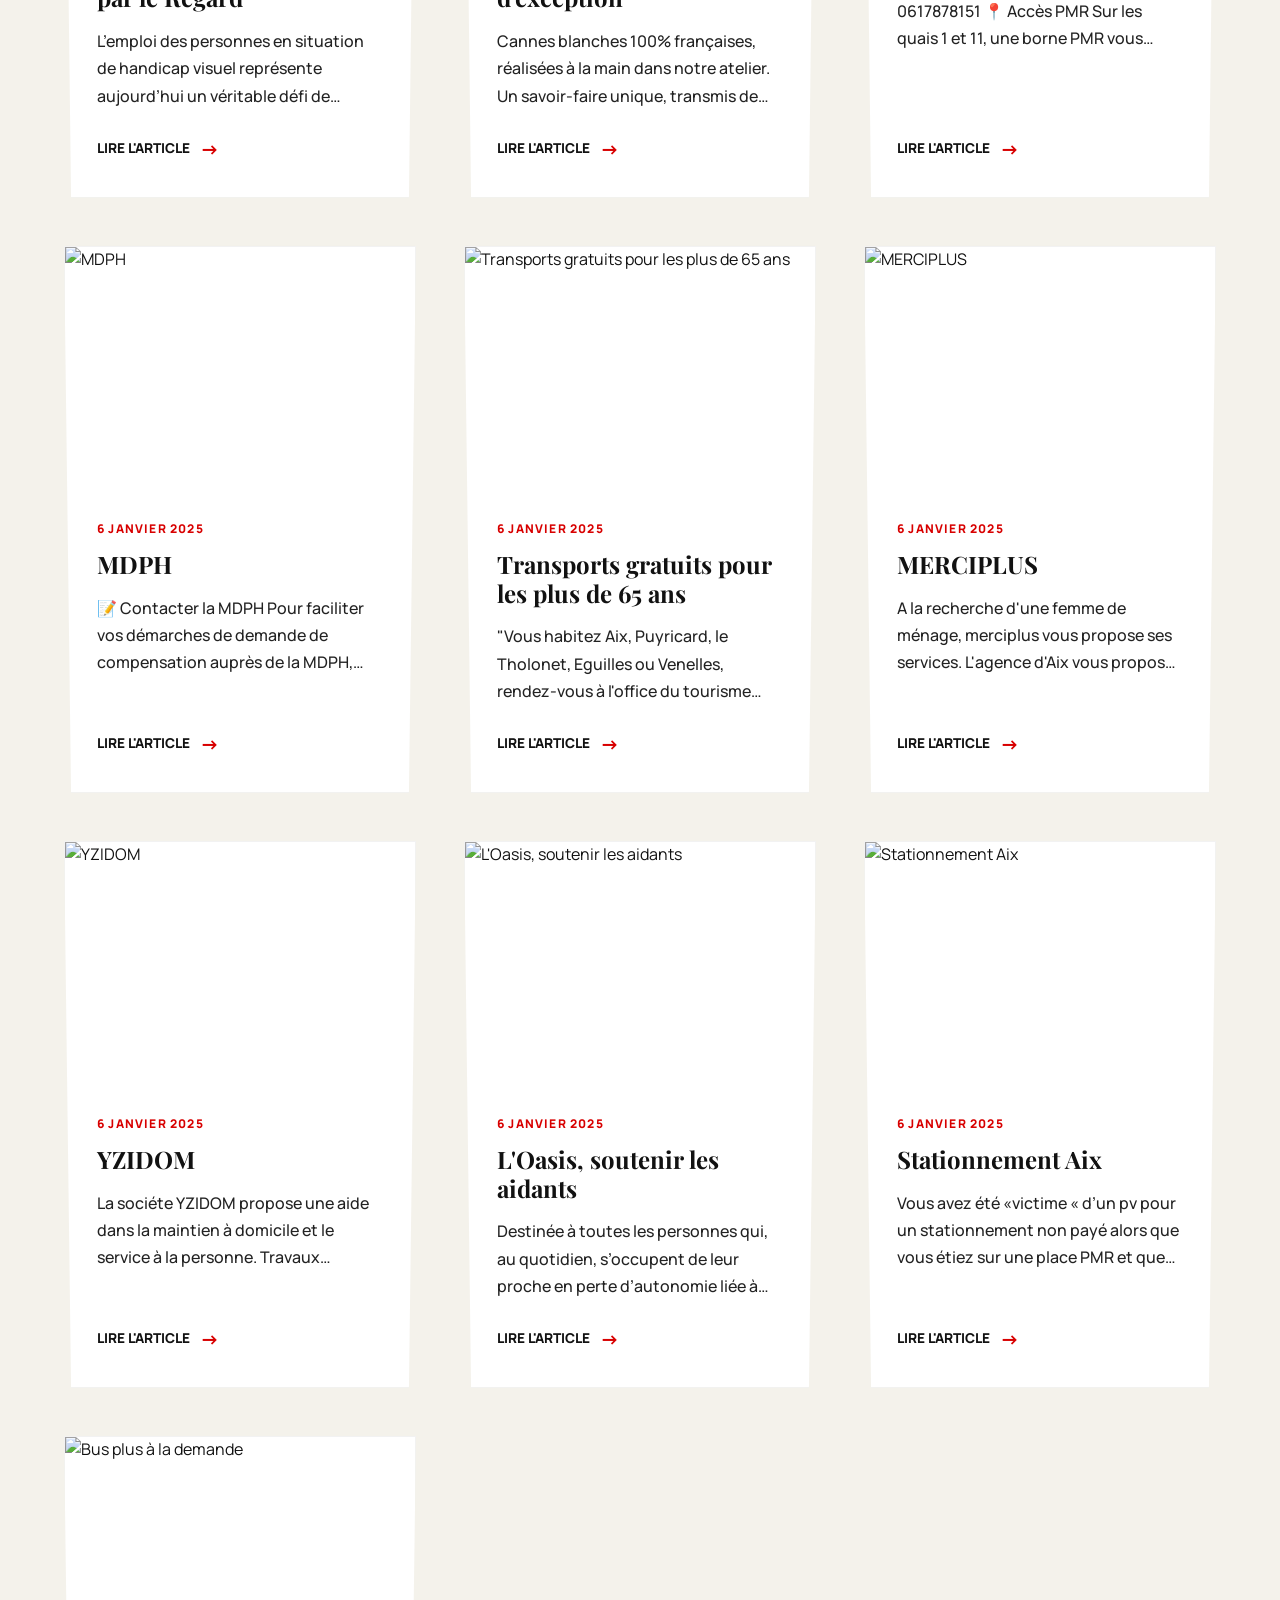
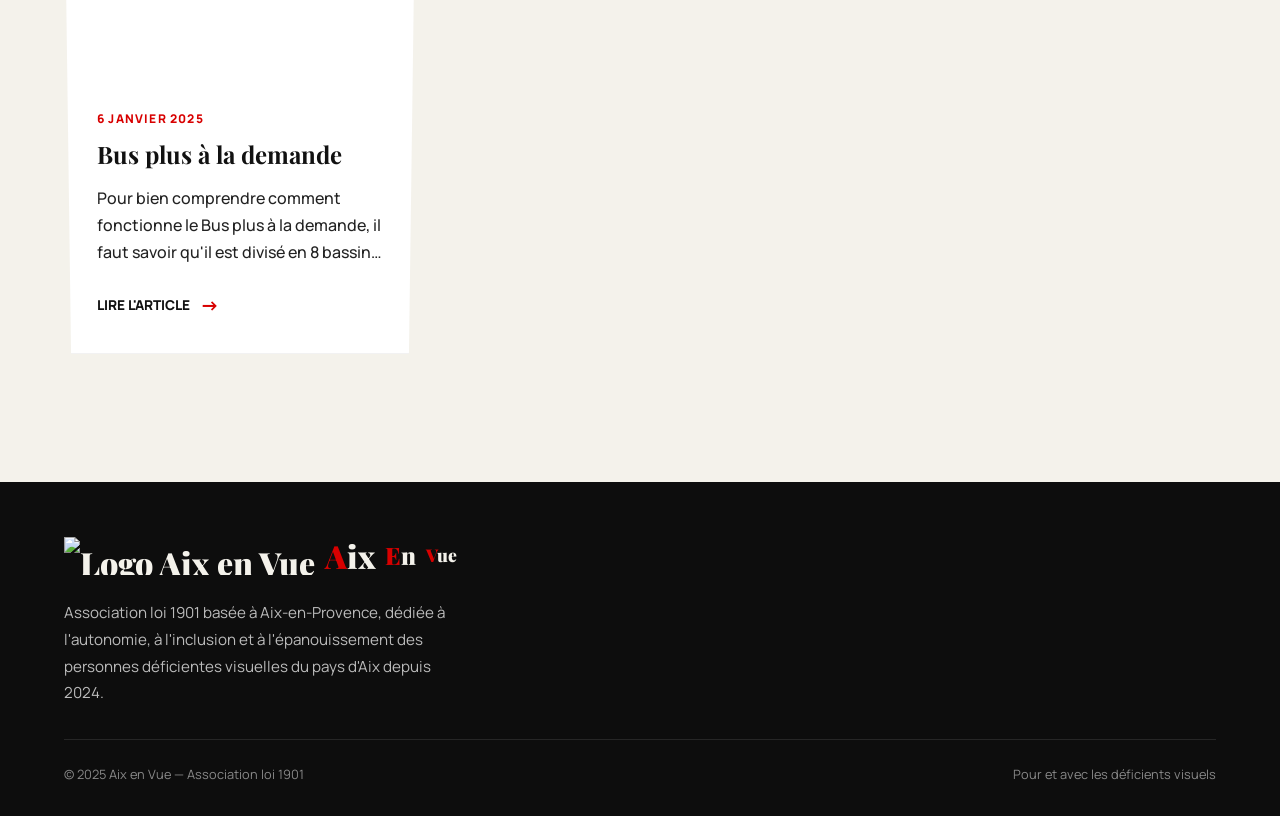
==== commit 97b10197: "Ajout de la page d'adhesion avec integration Google Form et mise a jour des boutons d'adhesion" ====
--- a/annonce.html
+++ b/annonce.html
@@ -298,6 +298,7 @@
     <li><a href="#" class="active" aria-current="page">Actualités</a></li>
     <li><a href="index.html#activites">Activité</a></li>
     <li><a href="index.html#galerie">Projets</a></li>
+    <li><a href="adhesion.html">Adhérer</a></li>
     <li><a href="https://www.helloasso.com/associations/aix-en-vue/formulaires/2" target="_blank" rel="noopener">Nous soutenir</a></li>
     <li><a href="https://www.appsheet.com/start/cd603802-fda8-494d-8bb6-f647afb5f712" target="_blank" rel="noopener" class="nav-cta">Espace bénévole</a></li>
   </ul>
